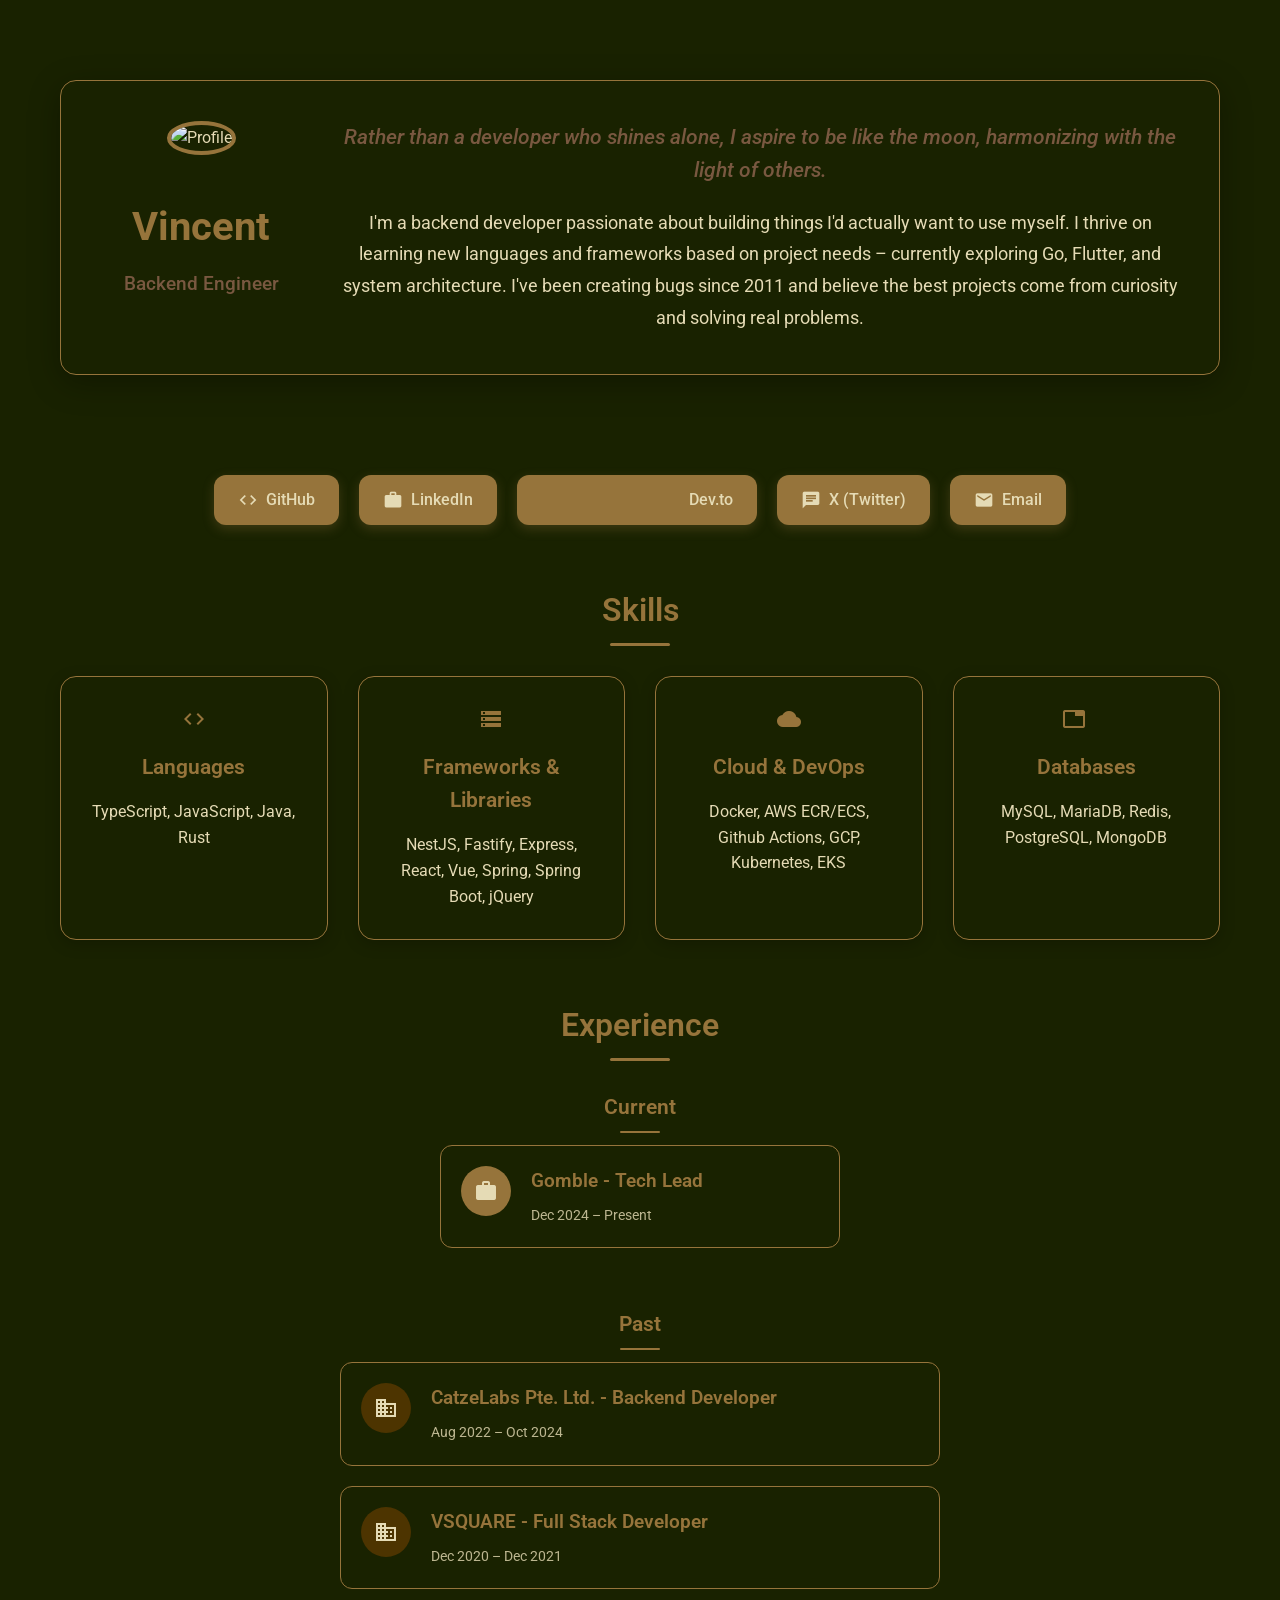
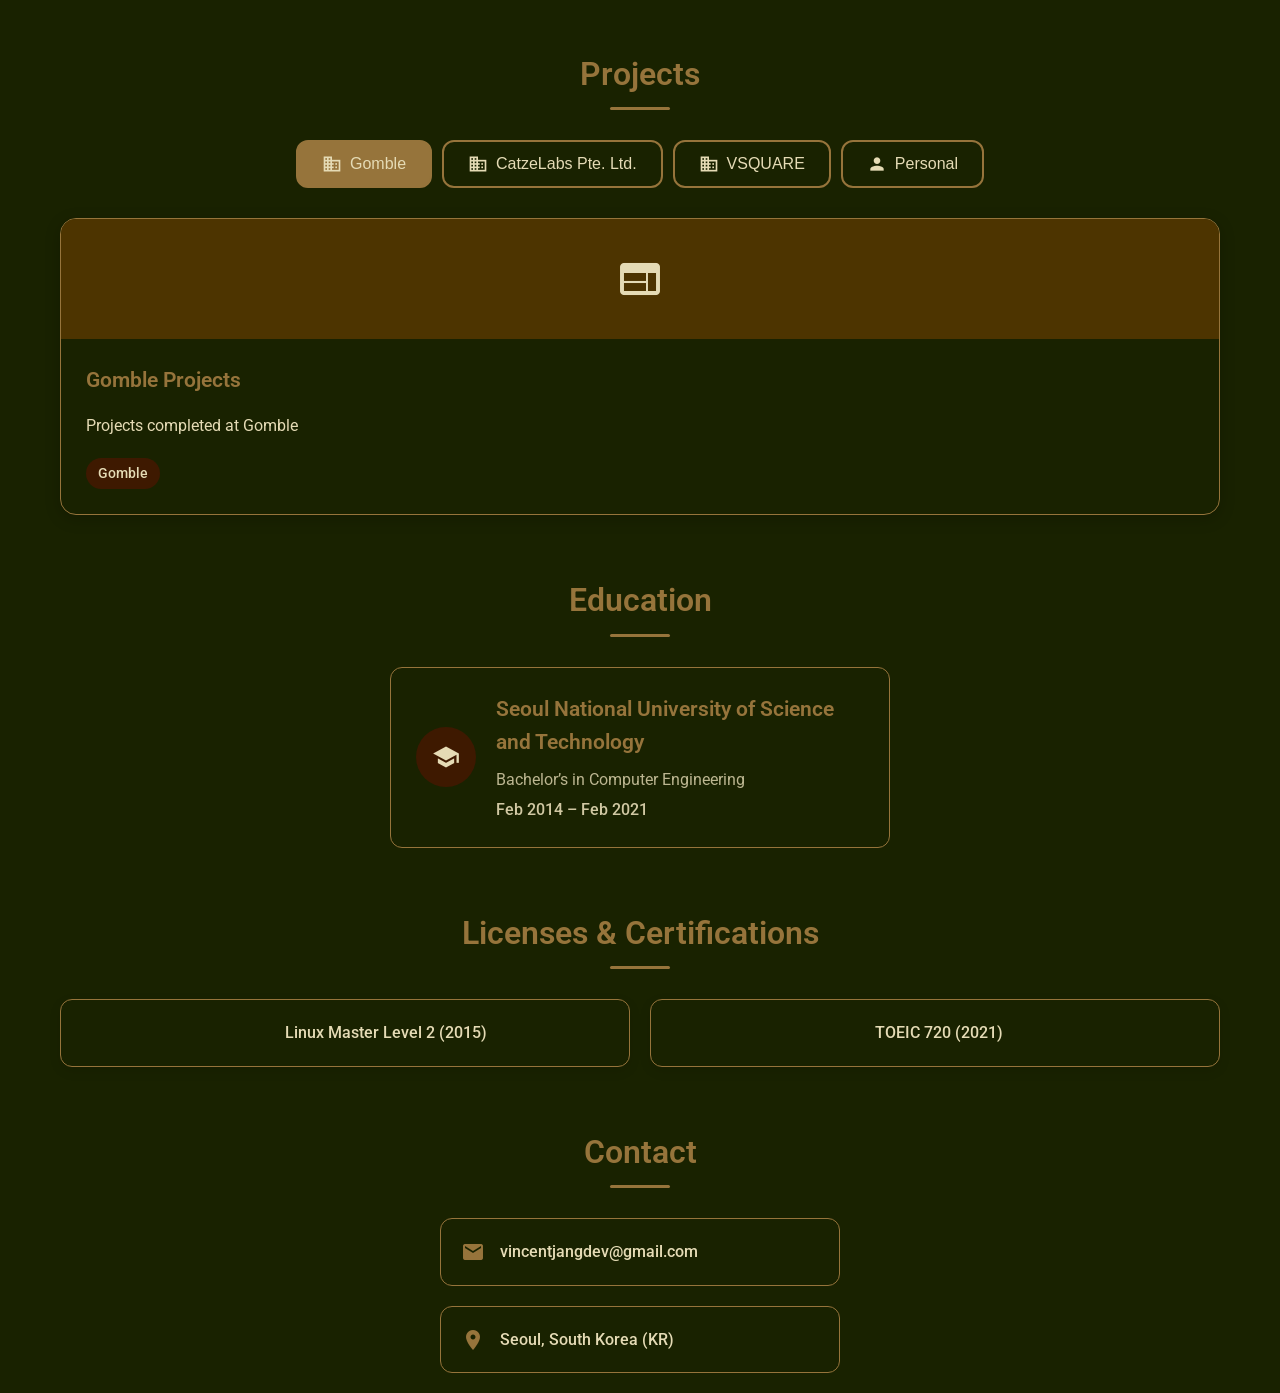
==== index.html @ de01f681 "init" ====
<!DOCTYPE html>
<html lang="en">
<head>
    <meta charset="UTF-8">
    <meta name="viewport" content="width=device-width, initial-scale=1.0, maximum-scale=1.0, user-scalable=no">
    <title>Vincent Jang - Backend Engineer</title>
    <link rel="stylesheet" href="style.css">
    <link href="https://fonts.googleapis.com/css2?family=Roboto:wght@300;400;500;700&display=swap" rel="stylesheet">
    <link href="https://fonts.googleapis.com/icon?family=Material+Icons" rel="stylesheet">
</head>
<body class="dark">
    <div class="container">
        <!-- Header Section -->
        <header class="header">
            <div class="profile-card">
                <div class="profile-content-wrapper">
                    <!-- Left Side: Image, Name, Title -->
                    <div class="profile-left">
                        <div class="profile-image-container">
                            <img src="https://via.placeholder.com/150x150/96743B/E5DBB5?text=V" alt="Profile" class="profile-image" id="profileImage">
                            <div class="image-overlay"></div>
                        </div>
                        <h1 class="profile-name" id="profileName">Vincent Jang</h1>
                        <p class="profile-title" id="profileTitle">Backend Engineer</p>
                    </div>
                    
                    <!-- Right Side: Tagline and Bio -->
                    <div class="profile-right">
                        <p class="profile-tagline" id="profileTagline">Rather than a developer who shines alone, I aspire to be like the moon, harmonizing with the light of others.</p>
                        <p class="profile-bio" id="profileBio">Junior backend developer with an open mindset toward learning new languages and frameworks based on project needs.</p>
                    </div>
                </div>
            </div>
        </header>

        <!-- Social Links Section -->
        <section class="social-section">
            <div class="social-links" id="socialLinks">
                <a href="#" class="social-link" data-platform="github">
                    <span class="material-icons">code</span>
                    <span>GitHub</span>
                </a>
                <a href="#" class="social-link" data-platform="linkedin">
                    <span class="material-icons">work</span>
                    <span>LinkedIn</span>
                </a>
                <a href="#" class="social-link" data-platform="devto">
                    <span class="material-icons">article</span>
                    <span>Dev.to</span>
                </a>
                <a href="#" class="social-link" data-platform="x">
                    <span class="material-icons">chat</span>
                    <span>X (Twitter)</span>
                </a>
                <a href="#" class="social-link" data-platform="email">
                    <span class="material-icons">email</span>
                    <span>Email</span>
                </a>
            </div>
        </section>

        <!-- Skills Section -->
        <section class="skills-section">
            <h2 class="section-title">Skills</h2>
            <div class="skills-grid" id="skillsGrid">
                <div class="skill-card">
                    <span class="material-icons skill-icon">code</span>
                    <h3>Languages</h3>
                    <p id="languagesSkills">TypeScript, JavaScript, Java, Rust</p>
                </div>
                <div class="skill-card">
                    <span class="material-icons skill-icon">storage</span>
                    <h3>Frameworks & Libraries</h3>
                    <p id="frameworksSkills">NestJS, Fastify, Express, React, Vue, Spring</p>
                </div>
                <div class="skill-card">
                    <span class="material-icons skill-icon">cloud</span>
                    <h3>Cloud & DevOps</h3>
                    <p id="cloudSkills">Docker, AWS ECR/ECS, Github Actions, GCP, Kubernetes</p>
                </div>
                <div class="skill-card">
                    <span class="material-icons skill-icon">database</span>
                    <h3>Databases</h3>
                    <p id="databaseSkills">MySQL, MariaDB, Redis, PostgreSQL, MongoDB</p>
                </div>
            </div>
        </section>

        <!-- Career Section -->
        <section class="experience-section">
            <h2 class="section-title">Experience</h2>
            <div class="experience-container">
                <!-- Current Job -->
                <div class="experience-current">
                    <h3 class="experience-subtitle">Current</h3>
                    <div class="experience-item current-job">
                        <div class="experience-icon">
                            <span class="material-icons">work</span>
                        </div>
                        <div class="experience-content">
                            <h3 id="currentJob">[Company] - [Position]</h3>
                            <p id="currentJobPeriod">Current</p>
                        </div>
                    </div>
                </div>

                <!-- Past Experience -->
                <div class="experience-past">
                    <h3 class="experience-subtitle">Past</h3>
                    <div class="experience-timeline" id="experienceTimeline">
                        <!-- Past experience will be dynamically added -->
                    </div>
                </div>
            </div>
        </section>

        <!-- Projects Section -->
        <section class="projects-section">
            <h2 class="section-title">Projects</h2>
            
            <!-- Project Tabs -->
            <div class="project-tabs" id="projectTabs">
                <!-- Tabs will be dynamically generated -->
            </div>
            
            <!-- Project Grids -->
            <div id="projectGrids">
                <!-- Project grids will be dynamically generated -->
            </div>
        </section>

        <!-- Education Section -->
        <section class="education-section">
            <h2 class="section-title">Education</h2>
            <div class="education-info" id="educationInfo">
                <div class="education-item">
                    <div class="education-icon">
                        <span class="material-icons">school</span>
                    </div>
                    <div class="education-content">
                        <h3 id="schoolName">[University]</h3>
                        <p id="degree">[Degree]</p>
                        <p id="graduationYear">[Period]</p>
                    </div>
                </div>
            </div>
        </section>

        <!-- Licenses Section -->
        <section class="licenses-section">
            <h2 class="section-title">Licenses & Certifications</h2>
            <div class="licenses-grid" id="licensesGrid">
                <!-- Licenses will be dynamically added -->
            </div>
        </section>

        <!-- Contact Section -->
        <section class="contact-section">
            <h2 class="section-title">Contact</h2>
            <div class="contact-info">
                <div class="contact-item">
                    <span class="material-icons">email</span>
                    <span id="contactEmail">contact@example.com</span>
                </div>
                <div class="contact-item">
                    <span class="material-icons">location_on</span>
                    <span id="contactLocation">Seoul, South Korea</span>
                </div>
            </div>
        </section>
    </div>

    <script src="index.js"></script>
</body>
</html>
---- style.css ----
.dark {
  --md-sys-color-primary: rgb(150 116 59);          /* #96743B */
  --md-sys-color-surface-tint: rgb(150 116 59);
  --md-sys-color-on-primary: rgb(229 219 181);      /* #E5DBB5 */
  --md-sys-color-primary-container: rgb(77 52 0);   /* #4D3400 */
  --md-sys-color-on-primary-container: rgb(229 219 181);

  --md-sys-color-secondary: rgb(121 88 64);         /* #795840 */
  --md-sys-color-on-secondary: rgb(229 219 181);
  --md-sys-color-secondary-container: rgb(62 25 0); /* #3E1900 */
  --md-sys-color-on-secondary-container: rgb(229 219 181);

  --md-sys-color-tertiary: rgb(42 82 73);           /* #2A5249 */
  --md-sys-color-on-tertiary: rgb(229 219 181);
  --md-sys-color-tertiary-container: rgb(25 34 0);  /* #192200 */
  --md-sys-color-on-tertiary-container: rgb(229 219 181);

  --md-sys-color-error: rgb(96 31 28);              /* #601F1C */
  --md-sys-color-on-error: rgb(229 219 181);

  --md-sys-color-background: rgb(25 34 0);          /* #192200 */
  --md-sys-color-on-background: rgb(229 219 181);   /* #E5DBB5 */

  --md-sys-color-surface: rgb(25 34 0);
  --md-sys-color-on-surface: rgb(229 219 181);

  --md-sys-color-surface-variant: rgb(174 171 146); /* #AEAB92 */
  --md-sys-color-on-surface-variant: rgb(77 52 0);

  --md-sys-color-outline: rgb(150 116 59);
  --md-sys-color-outline-variant: rgb(121 88 64);

  --md-sys-color-shadow: rgb(0 0 0);
  --md-sys-color-scrim: rgb(0 0 0);
}

/* 기본 스타일 */
* {
  box-sizing: border-box;
}

body {
  background-color: var(--md-sys-color-background);
  color: var(--md-sys-color-on-background);
  font-family: 'Roboto', sans-serif;
  margin: 0;
  padding: 0;
  line-height: 1.6;
}

.container {
  max-width: 1200px;
  margin: 0 auto;
  padding: 20px;
}

/* 헤더 섹션 */
.header {
  text-align: center;
  padding: 60px 0;
  animation: fadeInUp 1s ease-out;
}

.profile-card {
  background: var(--md-sys-color-surface);
  border-radius: 16px;
  padding: 40px;
  box-shadow: 0 8px 32px rgba(0, 0, 0, 0.3);
  border: 1px solid var(--md-sys-color-outline);
  backdrop-filter: blur(10px);
  transition: transform 0.3s ease, box-shadow 0.3s ease;
}

.profile-content-wrapper {
  display: flex;
  align-items: flex-start;
  gap: 40px;
  max-width: 100%;
}

.profile-left {
  flex-shrink: 0;
  text-align: center;
  min-width: 200px;
}

.profile-right {
  flex: 1;
  display: flex;
  flex-direction: column;
  justify-content: center;
  min-height: 200px;
}

.profile-card:hover {
  transform: translateY(-5px);
  box-shadow: 0 12px 40px rgba(0, 0, 0, 0.4);
}

.profile-image-container {
  position: relative;
  display: inline-block;
  margin-bottom: 20px;
}

.profile-image {
  width: 150px;
  height: 150px;
  border-radius: 50%;
  object-fit: cover;
  border: 4px solid var(--md-sys-color-primary);
  transition: transform 0.3s ease;
  animation: pulse 2s infinite;
}

.profile-image:hover {
  transform: scale(1.05);
}

.image-overlay {
  position: absolute;
  top: 0;
  left: 0;
  right: 0;
  bottom: 0;
  border-radius: 50%;
  background: linear-gradient(45deg, var(--md-sys-color-primary), var(--md-sys-color-secondary));
  opacity: 0;
  transition: opacity 0.3s ease;
}

.profile-image-container:hover .image-overlay {
  opacity: 0.2;
}

.profile-name {
  font-size: 2.5rem;
  font-weight: 700;
  color: var(--md-sys-color-primary);
  margin: 20px 0 10px 0;
  animation: slideInLeft 1s ease-out 0.3s both;
}

.profile-title {
  font-size: 1.2rem;
  color: var(--md-sys-color-secondary);
  margin: 0 0 20px 0;
  font-weight: 500;
  animation: slideInLeft 1s ease-out 0.5s both;
}

.profile-tagline {
  font-size: 1.3rem;
  color: var(--md-sys-color-secondary);
  margin: 0 0 20px 0;
  font-weight: 500;
  font-style: italic;
  animation: slideInLeft 1s ease-out 0.5s both;
}

.profile-bio {
  font-size: 1.1rem;
  color: var(--md-sys-color-on-background);
  margin: 0;
  line-height: 1.8;
  animation: slideInLeft 1s ease-out 0.7s both;
}

/* 소셜 링크 섹션 */
.social-section {
  margin: 40px 0;
  animation: fadeInUp 1s ease-out 0.9s both;
}

.social-links {
  display: flex;
  justify-content: center;
  gap: 20px;
  flex-wrap: wrap;
}

.social-link {
  display: flex;
  align-items: center;
  gap: 8px;
  text-decoration: none;
  color: var(--md-sys-color-on-primary);
  background: var(--md-sys-color-primary);
  padding: 12px 24px;
  border-radius: 12px;
  font-weight: 500;
  transition: all 0.3s ease;
  box-shadow: 0 4px 12px rgba(150, 116, 59, 0.3);
}

.social-link:hover {
  background: var(--md-sys-color-primary-container);
  transform: translateY(-2px);
  box-shadow: 0 6px 20px rgba(150, 116, 59, 0.4);
}

.social-link .material-icons {
  font-size: 20px;
}

/* 섹션 공통 스타일 */
.section-title {
  font-size: 2rem;
  color: var(--md-sys-color-primary);
  text-align: center;
  margin: 60px 0 40px 0;
  font-weight: 600;
  position: relative;
}

.section-title::after {
  content: '';
  position: absolute;
  bottom: -10px;
  left: 50%;
  transform: translateX(-50%);
  width: 60px;
  height: 3px;
  background: var(--md-sys-color-primary);
  border-radius: 2px;
}

/* Skills Section */
.skills-section {
  animation: fadeInUp 1s ease-out 1.1s both;
}

.skills-grid {
  display: grid;
  grid-template-columns: repeat(auto-fit, minmax(250px, 1fr));
  gap: 30px;
  margin-top: 40px;
}

.skill-card {
  background: var(--md-sys-color-surface);
  border-radius: 16px;
  padding: 30px;
  text-align: center;
  border: 1px solid var(--md-sys-color-outline);
  transition: all 0.3s ease;
  box-shadow: 0 4px 16px rgba(0, 0, 0, 0.2);
}

.skill-card:hover {
  transform: translateY(-5px);
  box-shadow: 0 8px 25px rgba(0, 0, 0, 0.3);
  border-color: var(--md-sys-color-primary);
}

.skill-icon {
  font-size: 48px;
  color: var(--md-sys-color-primary);
  margin-bottom: 20px;
}

.skill-card h3 {
  font-size: 1.3rem;
  color: var(--md-sys-color-primary);
  margin: 0 0 15px 0;
  font-weight: 600;
}

.skill-card p {
  color: var(--md-sys-color-on-surface);
  margin: 0;
  line-height: 1.6;
}

/* 프로젝트 섹션 */
.projects-section {
  animation: fadeInUp 1s ease-out 1.3s both;
}

/* Project Tabs */
.project-tabs {
  display: flex;
  justify-content: center;
  gap: 10px;
  margin: 40px 0 30px 0;
  flex-wrap: wrap;
  max-width: 100%;
}

.tab-button {
  display: flex;
  align-items: center;
  gap: 8px;
  padding: 12px 24px;
  background: var(--md-sys-color-surface);
  color: var(--md-sys-color-on-surface);
  border: 2px solid var(--md-sys-color-outline);
  border-radius: 12px;
  cursor: pointer;
  transition: all 0.3s ease;
  font-weight: 500;
  font-size: 1rem;
}

.tab-button:hover {
  border-color: var(--md-sys-color-primary);
  transform: translateY(-2px);
}

.tab-button.active {
  background: var(--md-sys-color-primary);
  color: var(--md-sys-color-on-primary);
  border-color: var(--md-sys-color-primary);
}

.tab-button .material-icons {
  font-size: 20px;
}

.projects-grid {
  display: none;
  grid-template-columns: repeat(auto-fit, minmax(300px, 1fr));
  gap: 30px;
  margin-top: 30px;
  opacity: 0;
  transform: translateY(20px);
  transition: all 0.3s ease;
}

.projects-grid.active {
  display: grid;
  opacity: 1;
  transform: translateY(0);
}

.project-card {
  background: var(--md-sys-color-surface);
  border-radius: 16px;
  overflow: hidden;
  border: 1px solid var(--md-sys-color-outline);
  transition: all 0.3s ease;
  box-shadow: 0 4px 16px rgba(0, 0, 0, 0.2);
}

.project-card:hover {
  transform: translateY(-5px);
  box-shadow: 0 8px 25px rgba(0, 0, 0, 0.3);
}

.project-image {
  background: var(--md-sys-color-primary-container);
  height: 120px;
  display: flex;
  align-items: center;
  justify-content: center;
}

.project-image .material-icons {
  font-size: 48px;
  color: var(--md-sys-color-on-primary);
}

.project-content {
  padding: 25px;
}

.project-content h3 {
  font-size: 1.3rem;
  color: var(--md-sys-color-primary);
  margin: 0 0 15px 0;
  font-weight: 600;
}

.project-content p {
  color: var(--md-sys-color-on-surface);
  margin: 0 0 20px 0;
  line-height: 1.6;
}

.project-tags {
  display: flex;
  gap: 10px;
  flex-wrap: wrap;
}

.tag {
  background: var(--md-sys-color-secondary-container);
  color: var(--md-sys-color-on-secondary-container);
  padding: 4px 12px;
  border-radius: 20px;
  font-size: 0.9rem;
  font-weight: 500;
}

/* Contact Section */
.contact-section {
  animation: fadeInUp 1s ease-out 1.5s both;
}

.contact-info {
  display: flex;
  flex-direction: column;
  gap: 20px;
  max-width: 400px;
  margin: 40px auto 0;
}

.contact-item {
  display: flex;
  align-items: center;
  gap: 15px;
  background: var(--md-sys-color-surface);
  padding: 20px;
  border-radius: 12px;
  border: 1px solid var(--md-sys-color-outline);
  transition: all 0.3s ease;
}

.contact-item:hover {
  border-color: var(--md-sys-color-primary);
  transform: translateX(5px);
}

.contact-item .material-icons {
  color: var(--md-sys-color-primary);
  font-size: 24px;
}

.contact-item span:last-child {
  color: var(--md-sys-color-on-surface);
  font-weight: 500;
}

/* 경력 섹션 */
.experience-section {
  animation: fadeInUp 1s ease-out 1.7s both;
}

.experience-container {
  display: flex;
  flex-direction: column;
  align-items: center;
  gap: 60px;
  margin-top: 40px;
  max-width: 1000px;
  margin-left: auto;
  margin-right: auto;
}

.experience-subtitle {
  color: var(--md-sys-color-primary);
  font-size: 1.3rem;
  font-weight: 600;
  margin: 0 0 20px 0;
  text-align: center;
  position: relative;
}

.experience-subtitle::after {
  content: '';
  position: absolute;
  bottom: -8px;
  left: 50%;
  transform: translateX(-50%);
  width: 40px;
  height: 2px;
  background: var(--md-sys-color-primary);
  border-radius: 1px;
}

.experience-current {
  text-align: center;
  width: 100%;
  max-width: 500px;
}

.current-job {
  margin: 0 auto;
  max-width: 400px;
}

.experience-past {
  text-align: center;
  width: 100%;
  max-width: 600px;
}

.experience-timeline {
  display: flex;
  flex-direction: column;
  gap: 20px;
}

.experience-item {
  display: flex;
  align-items: flex-start;
  gap: 20px;
  padding: 20px;
  background: var(--md-sys-color-surface);
  border-radius: 12px;
  border: 1px solid var(--md-sys-color-outline);
  transition: all 0.3s ease;
  text-align: left;
}

.experience-item:hover {
  border-color: var(--md-sys-color-primary);
  transform: translateX(5px);
}

.current-job:hover {
  transform: translateY(-3px);
}

.experience-icon {
  background: var(--md-sys-color-primary-container);
  border-radius: 50%;
  width: 50px;
  height: 50px;
  display: flex;
  align-items: center;
  justify-content: center;
  flex-shrink: 0;
}

.current-job .experience-icon {
  background: var(--md-sys-color-primary);
}

.experience-icon .material-icons {
  color: var(--md-sys-color-on-primary);
  font-size: 24px;
}

.experience-content h3 {
  color: var(--md-sys-color-primary);
  margin: 0 0 8px 0;
  font-size: 1.2rem;
  font-weight: 600;
}

.experience-content p {
  color: var(--md-sys-color-on-surface);
  margin: 0;
  font-size: 0.9rem;
  opacity: 0.8;
}

/* Education Section */
.education-section {
  animation: fadeInUp 1s ease-out 1.9s both;
}

.education-info {
  max-width: 500px;
  margin: 40px auto 0;
}

.education-item {
  display: flex;
  align-items: center;
  gap: 20px;
  padding: 25px;
  background: var(--md-sys-color-surface);
  border-radius: 12px;
  border: 1px solid var(--md-sys-color-outline);
  transition: all 0.3s ease;
}

.education-item:hover {
  border-color: var(--md-sys-color-primary);
  transform: translateY(-3px);
}

.education-icon {
  background: var(--md-sys-color-secondary-container);
  border-radius: 50%;
  width: 60px;
  height: 60px;
  display: flex;
  align-items: center;
  justify-content: center;
  flex-shrink: 0;
}

.education-icon .material-icons {
  color: var(--md-sys-color-on-secondary-container);
  font-size: 28px;
}

.education-content h3 {
  color: var(--md-sys-color-primary);
  margin: 0 0 8px 0;
  font-size: 1.3rem;
  font-weight: 600;
}

.education-content p {
  color: var(--md-sys-color-on-surface);
  margin: 0 0 4px 0;
  font-size: 1rem;
  opacity: 0.8;
}

.education-content p:last-child {
  margin-bottom: 0;
  font-weight: 500;
  opacity: 0.9;
}

/* 취미 & 관심사 섹션 */
.interests-section {
  animation: fadeInUp 1s ease-out 2.1s both;
}

.interests-grid {
  display: grid;
  grid-template-columns: repeat(auto-fit, minmax(200px, 1fr));
  gap: 20px;
  margin-top: 40px;
}

.interest-item {
  display: flex;
  align-items: center;
  gap: 15px;
  padding: 20px;
  background: var(--md-sys-color-surface);
  border-radius: 12px;
  border: 1px solid var(--md-sys-color-outline);
  transition: all 0.3s ease;
}

.interest-item:hover {
  border-color: var(--md-sys-color-primary);
  transform: translateY(-3px);
  box-shadow: 0 6px 20px rgba(0, 0, 0, 0.2);
}

.interest-item .material-icons {
  color: var(--md-sys-color-primary);
  font-size: 24px;
}

.interest-item span:last-child {
  color: var(--md-sys-color-on-surface);
  font-weight: 500;
  font-size: 1rem;
}

/* 애니메이션 */
@keyframes fadeInUp {
  from {
    opacity: 0;
    transform: translateY(30px);
  }
  to {
    opacity: 1;
    transform: translateY(0);
  }
}

@keyframes slideInLeft {
  from {
    opacity: 0;
    transform: translateX(-30px);
  }
  to {
    opacity: 1;
    transform: translateX(0);
  }
}

@keyframes pulse {
  0%, 100% {
    box-shadow: 0 0 0 0 rgba(150, 116, 59, 0.4);
  }
  50% {
    box-shadow: 0 0 0 10px rgba(150, 116, 59, 0);
  }
}

/* 반응형 디자인 */
@media (max-width: 1024px) {
  .container {
    max-width: 95%;
    padding: 20px;
  }
  
  .profile-content-wrapper {
    gap: 30px;
  }
  
  .profile-left {
    min-width: 180px;
  }
  
  .profile-name {
    font-size: 2.2rem;
  }
  
  .profile-tagline {
    font-size: 1.2rem;
  }
  
  .skills-grid {
    grid-template-columns: repeat(2, 1fr);
    gap: 25px;
  }
  
  .projects-grid {
    grid-template-columns: repeat(2, 1fr);
    gap: 25px;
  }
  
  .licenses-grid {
    grid-template-columns: repeat(2, 1fr);
  }
  
  .tools-grid {
    grid-template-columns: repeat(2, 1fr);
  }
}

@media (max-width: 768px) {
  .container {
    padding: 15px;
  }
  
  .header {
    padding: 40px 0;
  }
  
  .profile-card {
    padding: 30px 20px;
    margin: 0;
  }
  
  .profile-content-wrapper {
    flex-direction: column;
    gap: 25px;
    text-align: center;
  }
  
  .profile-left {
    min-width: auto;
  }
  
  .profile-right {
    min-height: auto;
  }
  
  .profile-name {
    font-size: 2rem;
    margin: 15px 0 8px 0;
  }
  
  .profile-title {
    font-size: 1.1rem;
  }
  
  .profile-tagline {
    font-size: 1.1rem;
    margin: 0 0 15px 0;
  }
  
  .profile-bio {
    font-size: 1rem;
    line-height: 1.6;
  }
  
  .social-links {
    flex-direction: row;
    flex-wrap: wrap;
    justify-content: center;
    gap: 12px;
  }
  
  .social-link {
    width: auto;
    min-width: 140px;
    padding: 10px 16px;
    font-size: 0.9rem;
  }
  
  .section-title {
    font-size: 1.8rem;
    margin: 50px 0 30px 0;
  }
  
  .skills-grid {
    grid-template-columns: 1fr;
    gap: 20px;
    margin-top: 30px;
  }
  
  .skill-card {
    padding: 25px 20px;
  }
  
  .projects-grid {
    grid-template-columns: 1fr;
    gap: 20px;
    margin-top: 30px;
  }
  
  .project-card {
    margin: 0;
  }
  
  .project-tabs {
    flex-direction: row;
    flex-wrap: wrap;
    justify-content: center;
    gap: 10px;
  }
  
  .tab-button {
    width: auto;
    min-width: 120px;
    padding: 10px 16px;
    font-size: 0.9rem;
  }
  
  .contact-info {
    margin: 30px 0 0 0;
  }
  
  .experience-container {
    gap: 30px;
  }
  
  .experience-timeline,
  .education-info {
    margin: 30px 0 0 0;
  }
  
  .licenses-grid {
    grid-template-columns: 1fr;
    gap: 15px;
  }
  
  .tools-grid {
    grid-template-columns: 1fr;
    gap: 8px;
  }
  
  .company-summary {
    padding: 25px 20px;
  }
}

@media (max-width: 480px) {
  .container {
    padding: 10px;
  }
  
  .header {
    padding: 30px 0;
  }
  
  .profile-card {
    padding: 25px 15px;
    margin: 0;
  }
  
  .profile-content-wrapper {
    gap: 20px;
  }
  
  .profile-image {
    width: 120px;
    height: 120px;
  }
  
  .profile-name {
    font-size: 1.8rem;
    margin: 12px 0 6px 0;
  }
  
  .profile-title {
    font-size: 1rem;
  }
  
  .profile-tagline {
    font-size: 1rem;
    margin: 0 0 12px 0;
  }
  
  .profile-bio {
    font-size: 0.95rem;
    line-height: 1.5;
  }
  
  .social-links {
    gap: 8px;
  }
  
  .social-link {
    min-width: 120px;
    padding: 8px 12px;
    font-size: 0.85rem;
  }
  
  .social-link .material-icons {
    font-size: 18px;
  }
  
  .section-title {
    font-size: 1.6rem;
    margin: 40px 0 25px 0;
  }
  
  .skills-grid {
    gap: 15px;
  }
  
  .skill-card {
    padding: 20px 15px;
  }
  
  .skill-icon {
    font-size: 32px;
  }
  
  .skill-card h3 {
    font-size: 1.1rem;
  }
  
  .skill-card p {
    font-size: 0.9rem;
  }
  
  .projects-grid {
    gap: 15px;
  }
  
  .project-card {
    margin: 0;
  }
  
  .project-content {
    padding: 20px;
  }
  
  .project-content h3 {
    font-size: 1.2rem;
  }
  
  .project-content p {
    font-size: 0.9rem;
  }
  
  .tag {
    font-size: 0.8rem;
    padding: 4px 8px;
  }
  
  .project-tabs {
    gap: 8px;
  }
  
  .tab-button {
    min-width: 100px;
    padding: 8px 12px;
    font-size: 0.85rem;
  }
  
  .tab-button .material-icons {
    font-size: 16px;
  }
  
  .contact-info {
    margin: 25px 0 0 0;
  }
  
  .contact-item {
    padding: 15px;
  }
  
  .contact-item .material-icons {
    font-size: 20px;
  }
  
  .contact-item span:last-child {
    font-size: 0.9rem;
  }
  
  .experience-container {
    gap: 25px;
  }
  
  .experience-item,
  .education-item {
    padding: 15px;
  }
  
  .experience-content h3,
  .education-content h3 {
    font-size: 1.1rem;
  }
  
  .experience-content p,
  .education-content p {
    font-size: 0.9rem;
  }
  
  .licenses-grid {
    gap: 12px;
  }
  
  .license-item {
    padding: 15px;
  }
  
  .license-item .material-icons {
    font-size: 20px;
  }
  
  .company-summary {
    padding: 20px 15px;
  }
  
  .company-summary h3 {
    font-size: 1.3rem;
  }
  
  .company-summary p {
    font-size: 0.9rem;
  }
  
  .tools-section h4 {
    font-size: 1rem;
  }
  
  .tool-category {
    font-size: 0.85rem;
    padding: 6px 10px;
  }
}

@media (max-width: 360px) {
  .container {
    padding: 8px;
  }
  
  .profile-image {
    width: 100px;
    height: 100px;
  }
  
  .profile-name {
    font-size: 1.6rem;
  }
  
  .profile-title {
    font-size: 0.95rem;
  }
  
  .profile-tagline {
    font-size: 0.95rem;
  }
  
  .profile-bio {
    font-size: 0.9rem;
  }
  
  .social-link {
    min-width: 100px;
    padding: 6px 10px;
    font-size: 0.8rem;
  }
  
  .section-title {
    font-size: 1.4rem;
  }
  
  .skill-card,
  .project-card {
    margin: 0;
  }
  
  .tab-button {
    min-width: 80px;
    padding: 6px 10px;
    font-size: 0.8rem;
  }
}

/* 가로 모드 (landscape) 대응 */
@media (max-height: 500px) and (orientation: landscape) {
  .header {
    padding: 20px 0;
  }
  
  .profile-card {
    padding: 20px;
  }
  
  .profile-image {
    width: 80px;
    height: 80px;
  }
  
  .section-title {
    margin: 30px 0 20px 0;
  }
  
  .skills-grid,
  .projects-grid {
    grid-template-columns: repeat(auto-fit, minmax(200px, 1fr));
  }
}

/* 고해상도 디스플레이 대응 */
@media (-webkit-min-device-pixel-ratio: 2), (min-resolution: 192dpi) {
  .profile-image {
    image-rendering: -webkit-optimize-contrast;
    image-rendering: crisp-edges;
  }
}

/* 접근성 개선 */
@media (prefers-reduced-motion: reduce) {
  * {
    animation-duration: 0.01ms !important;
    animation-iteration-count: 1 !important;
    transition-duration: 0.01ms !important;
  }
}

/* Licenses Section */
.licenses-section {
  animation: fadeInUp 1s ease-out 2.1s both;
}

.licenses-grid {
  display: grid;
  grid-template-columns: repeat(auto-fit, minmax(200px, 1fr));
  gap: 20px;
  margin-top: 30px;
}

.license-item {
  display: flex;
  align-items: center;
  gap: 12px;
  background: var(--md-sys-color-surface);
  padding: 20px;
  border-radius: 12px;
  border: 1px solid var(--md-sys-color-outline);
  transition: all 0.3s ease;
  box-shadow: 0 4px 12px rgba(0, 0, 0, 0.1);
}

.license-item:hover {
  transform: translateY(-3px);
  box-shadow: 0 8px 20px rgba(0, 0, 0, 0.2);
  border-color: var(--md-sys-color-primary);
}

.license-item .material-icons {
  font-size: 24px;
  color: var(--md-sys-color-primary);
}

.license-item span:last-child {
  font-weight: 500;
  color: var(--md-sys-color-on-surface);
}

/* Company Summary */
.company-summary {
  background: var(--md-sys-color-surface);
  border-radius: 16px;
  padding: 30px;
  margin-bottom: 30px;
  border: 1px solid var(--md-sys-color-outline);
  box-shadow: 0 4px 16px rgba(0, 0, 0, 0.2);
}

.company-summary h3 {
  font-size: 1.5rem;
  color: var(--md-sys-color-primary);
  margin: 0 0 15px 0;
  font-weight: 600;
}

.company-summary p {
  color: var(--md-sys-color-on-surface);
  margin: 0 0 15px 0;
  line-height: 1.6;
}

.tools-section {
  margin-top: 20px;
}

.tools-section h4 {
  font-size: 1.1rem;
  color: var(--md-sys-color-secondary);
  margin: 0 0 10px 0;
  font-weight: 500;
}

.tools-grid {
  display: grid;
  grid-template-columns: repeat(auto-fit, minmax(200px, 1fr));
  gap: 10px;
}

.tool-category {
  background: var(--md-sys-color-primary-container);
  padding: 8px 12px;
  border-radius: 8px;
  font-size: 0.9rem;
  color: var(--md-sys-color-on-primary-container);
}

.tool-category strong {
  color: var(--md-sys-color-primary);
}

/* Project Links */
.project-link {
  display: inline-block;
  margin-top: 15px;
  padding: 8px 16px;
  background: var(--md-sys-color-primary);
  color: var(--md-sys-color-on-primary);
  text-decoration: none;
  border-radius: 8px;
  font-size: 0.9rem;
  font-weight: 500;
  transition: all 0.3s ease;
}

.project-link:hover {
  background: var(--md-sys-color-primary-container);
  transform: translateY(-2px);
}
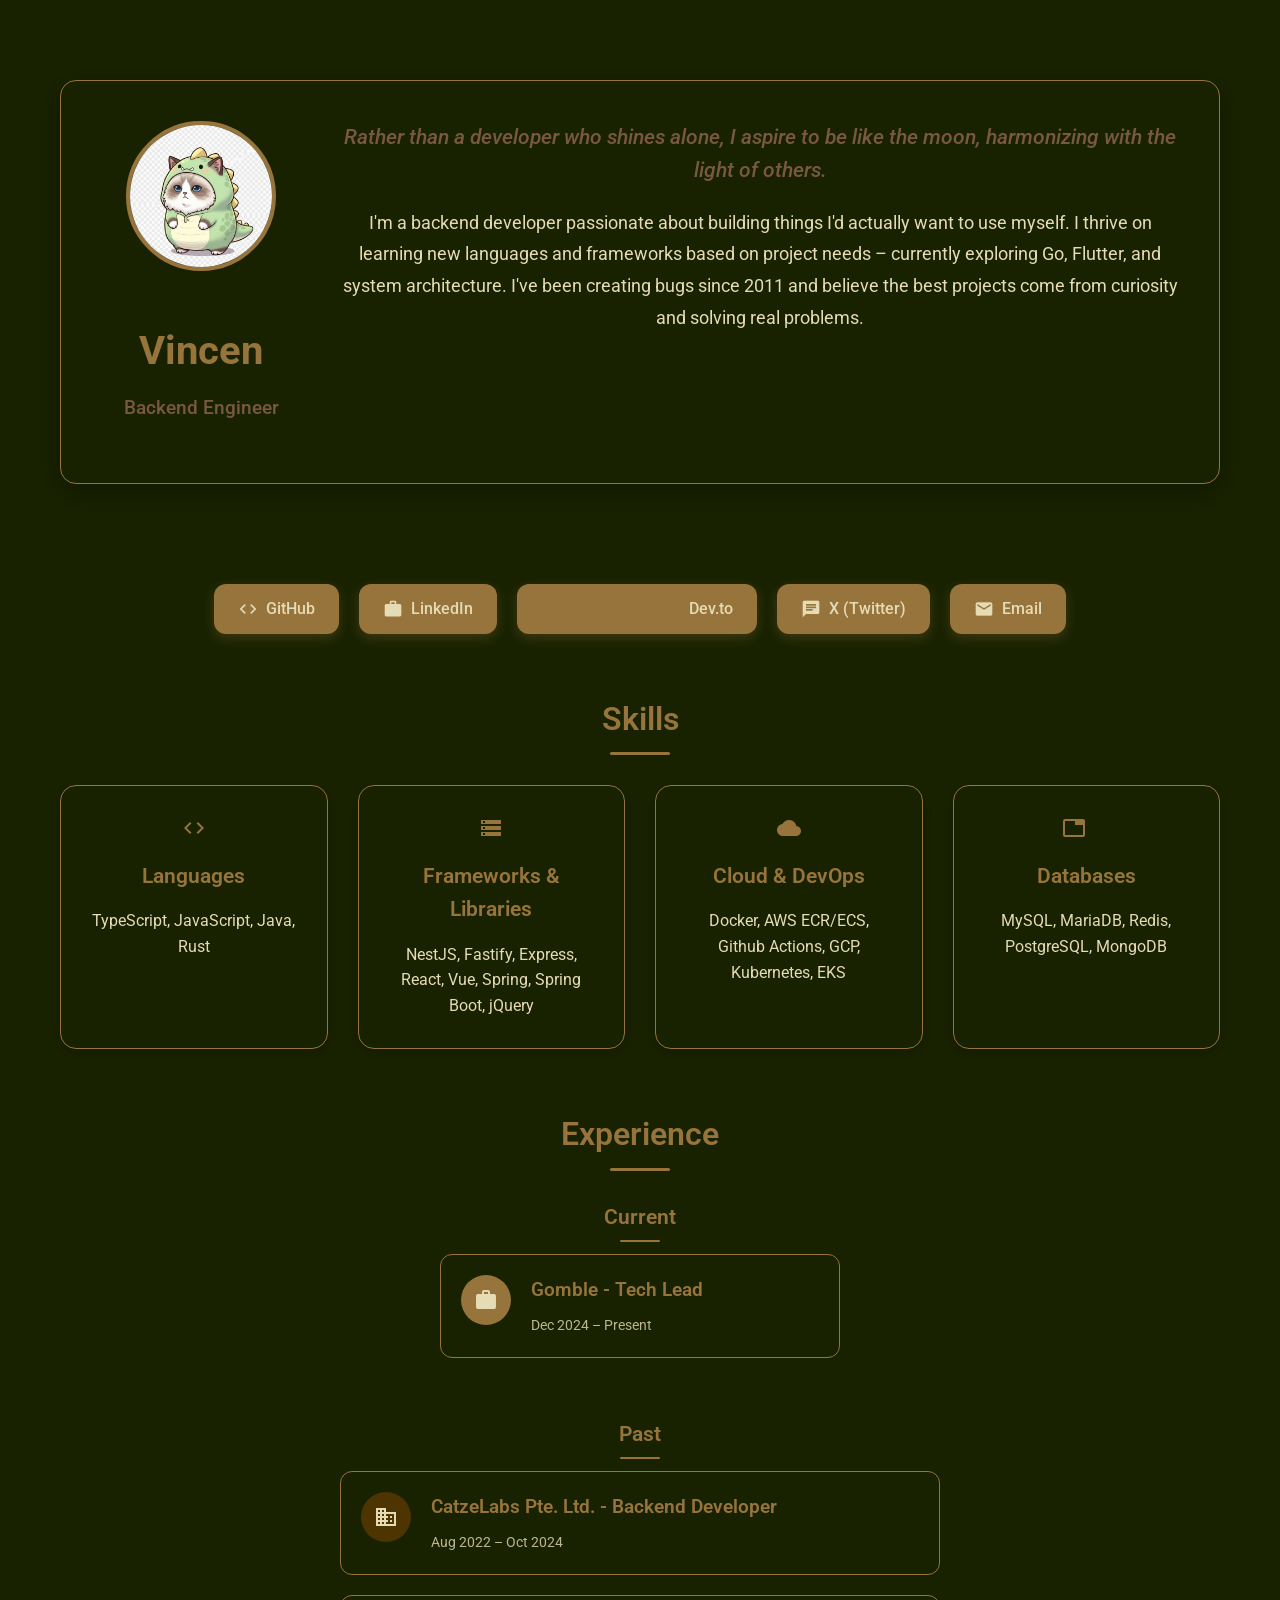
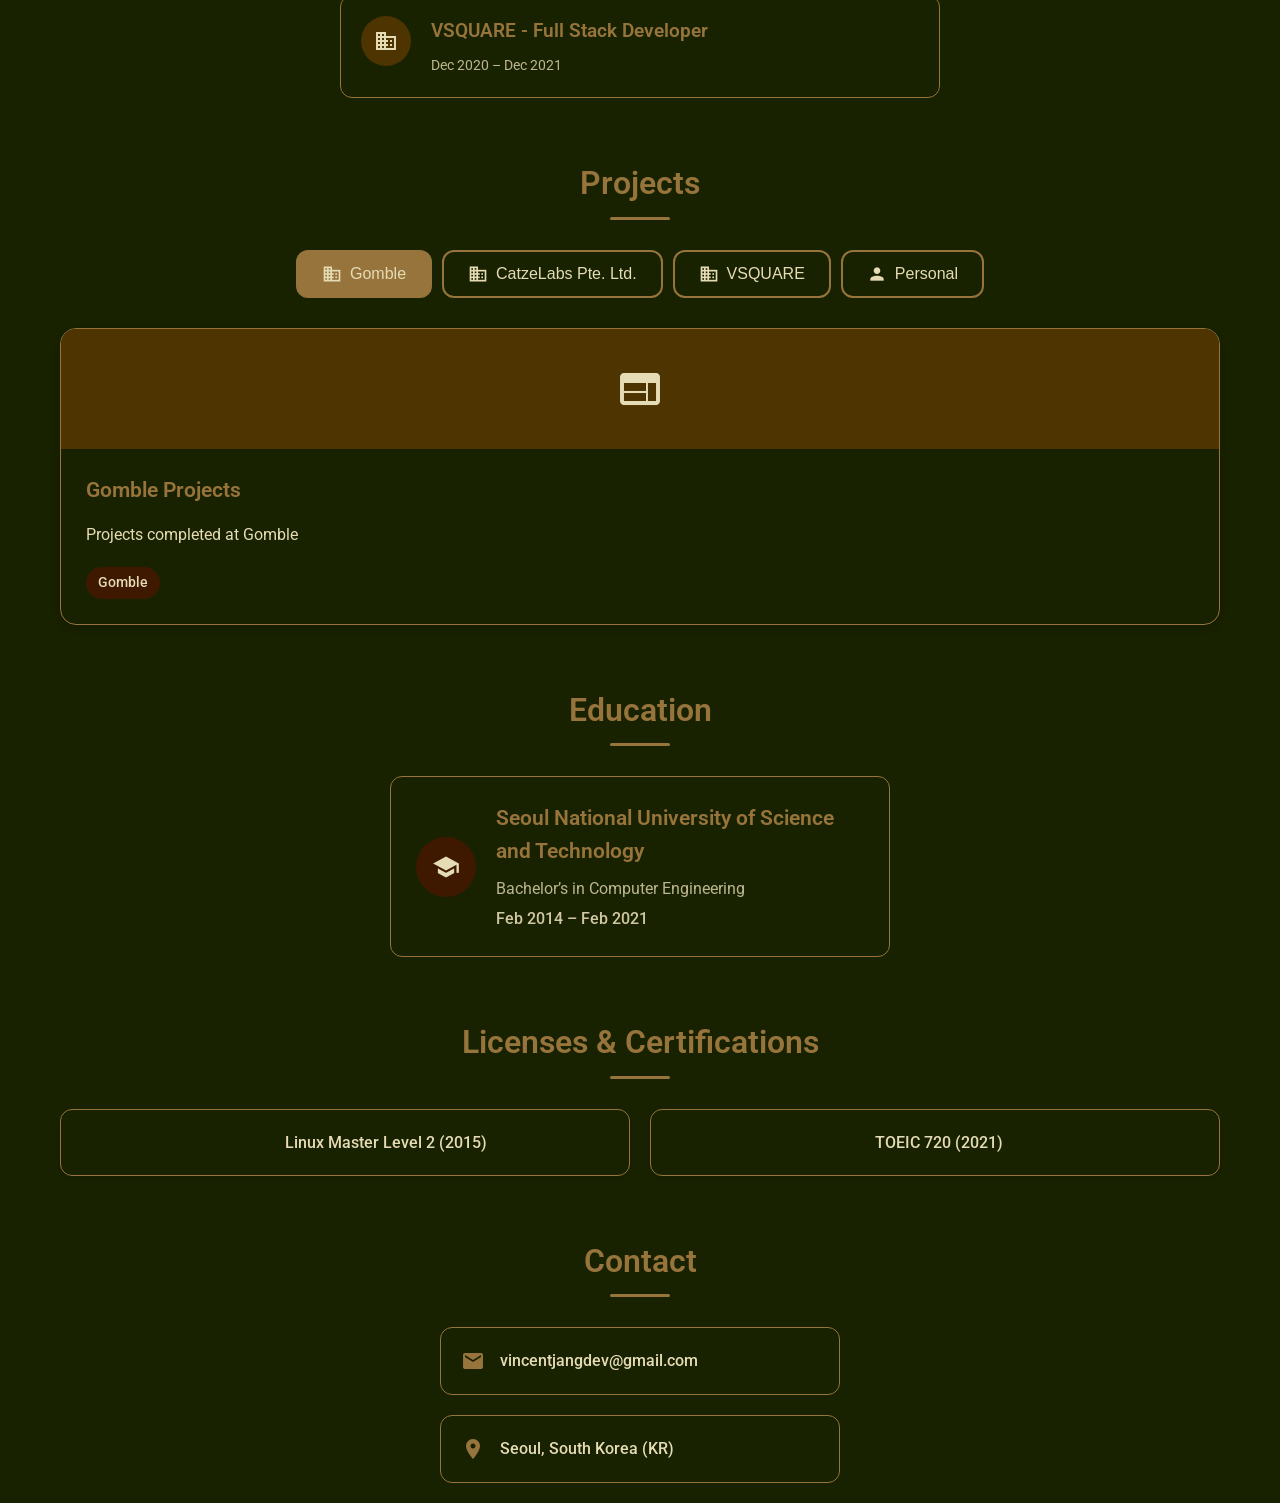
==== commit 77ff542f: "chore" ====
--- a/index.html
+++ b/index.html
@@ -17,7 +17,7 @@
                     <!-- Left Side: Image, Name, Title -->
                     <div class="profile-left">
                         <div class="profile-image-container">
-                            <img src="https://via.placeholder.com/150x150/96743B/E5DBB5?text=V" alt="Profile" class="profile-image" id="profileImage">
+                            <img src="./profile.png" alt="Profile" class="profile-image" id="profileImage">
                             <div class="image-overlay"></div>
                         </div>
                         <h1 class="profile-name" id="profileName">Vincent Jang</h1>
--- a/style.css
+++ b/style.css
@@ -740,10 +740,15 @@
     flex-direction: column;
     gap: 25px;
     text-align: center;
+    align-items: center;
   }
   
   .profile-left {
     min-width: auto;
+    width: 100%;
+    display: flex;
+    flex-direction: column;
+    align-items: center;
   }
   
   .profile-right {
@@ -866,6 +871,14 @@
   
   .profile-content-wrapper {
     gap: 20px;
+    align-items: center;
+  }
+  
+  .profile-left {
+    width: 100%;
+    display: flex;
+    flex-direction: column;
+    align-items: center;
   }
   
   .profile-image {
@@ -1044,6 +1057,13 @@
     padding: 8px;
   }
   
+  .profile-left {
+    width: 100%;
+    display: flex;
+    flex-direction: column;
+    align-items: center;
+  }
+  
   .profile-image {
     width: 100px;
     height: 100px;
@@ -1095,6 +1115,17 @@
   
   .profile-card {
     padding: 20px;
+  }
+  
+  .profile-content-wrapper {
+    align-items: center;
+  }
+  
+  .profile-left {
+    width: 100%;
+    display: flex;
+    flex-direction: column;
+    align-items: center;
   }
   
   .profile-image {
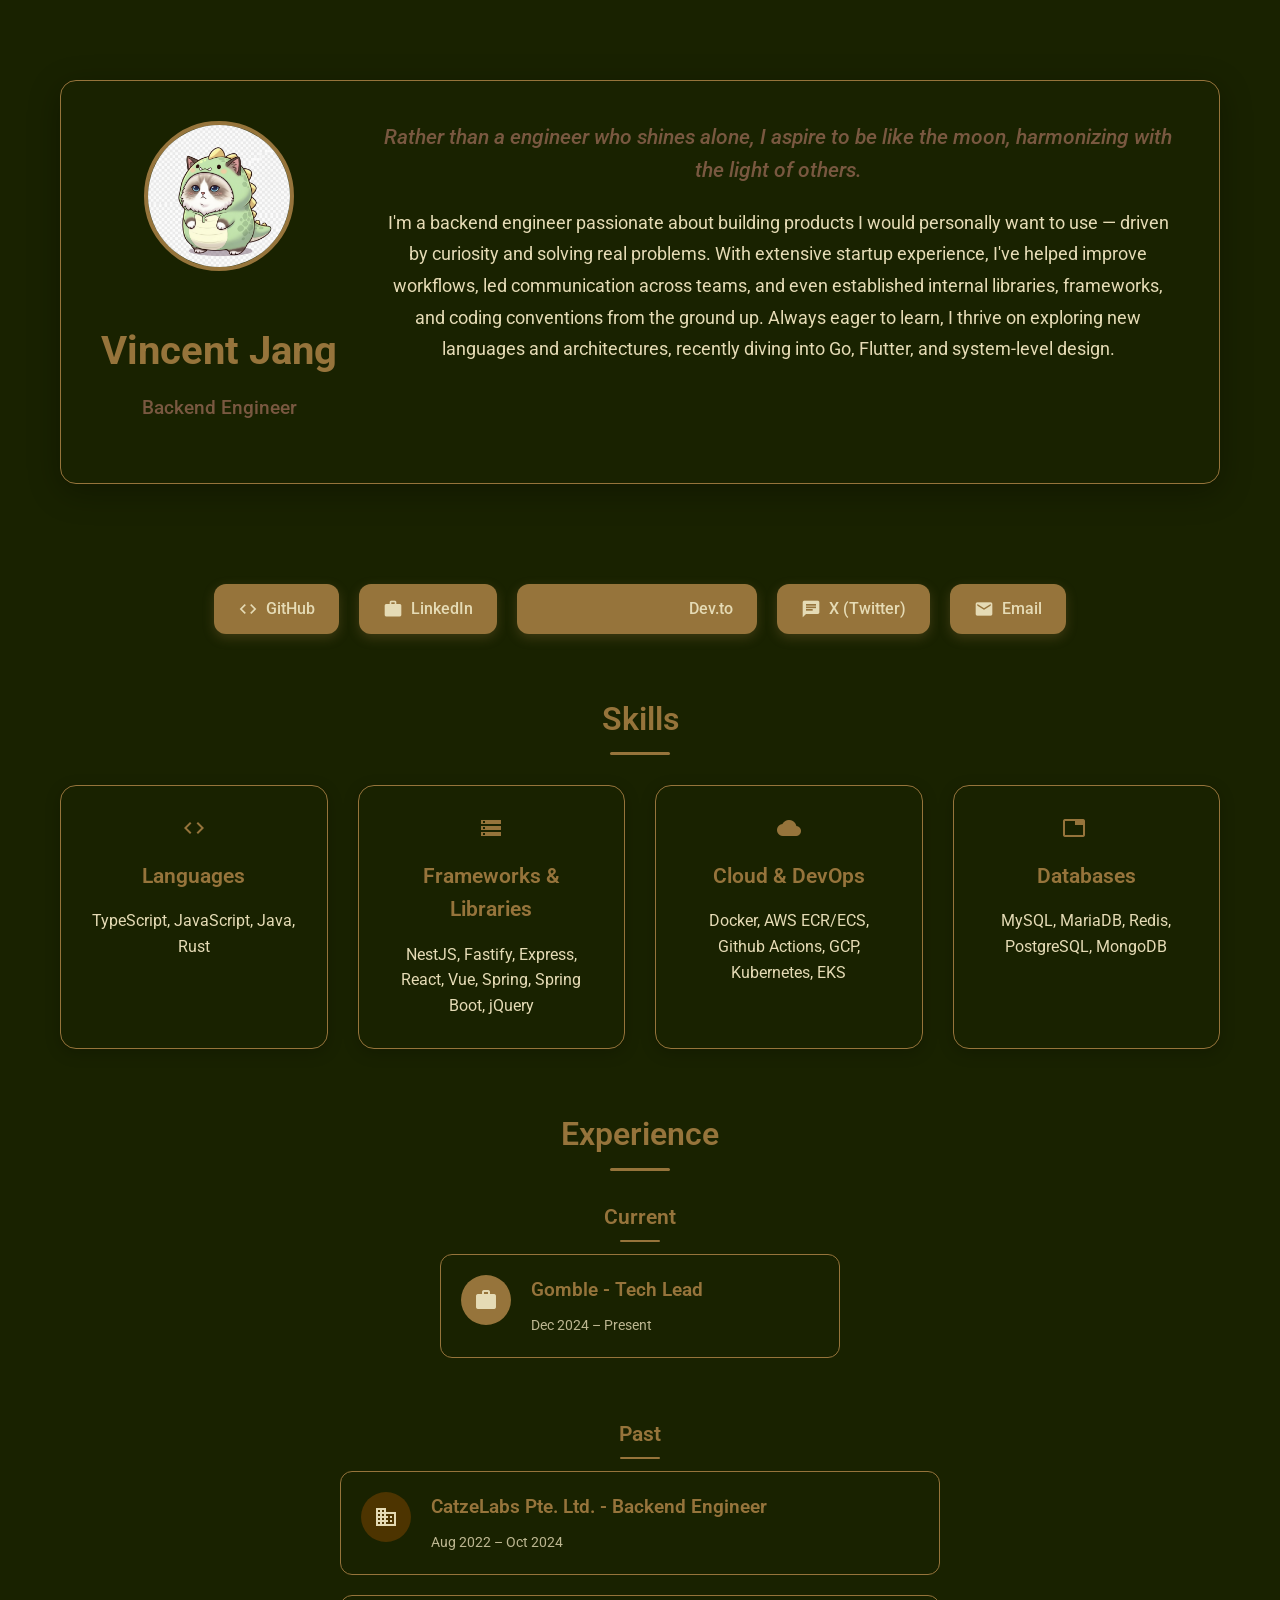
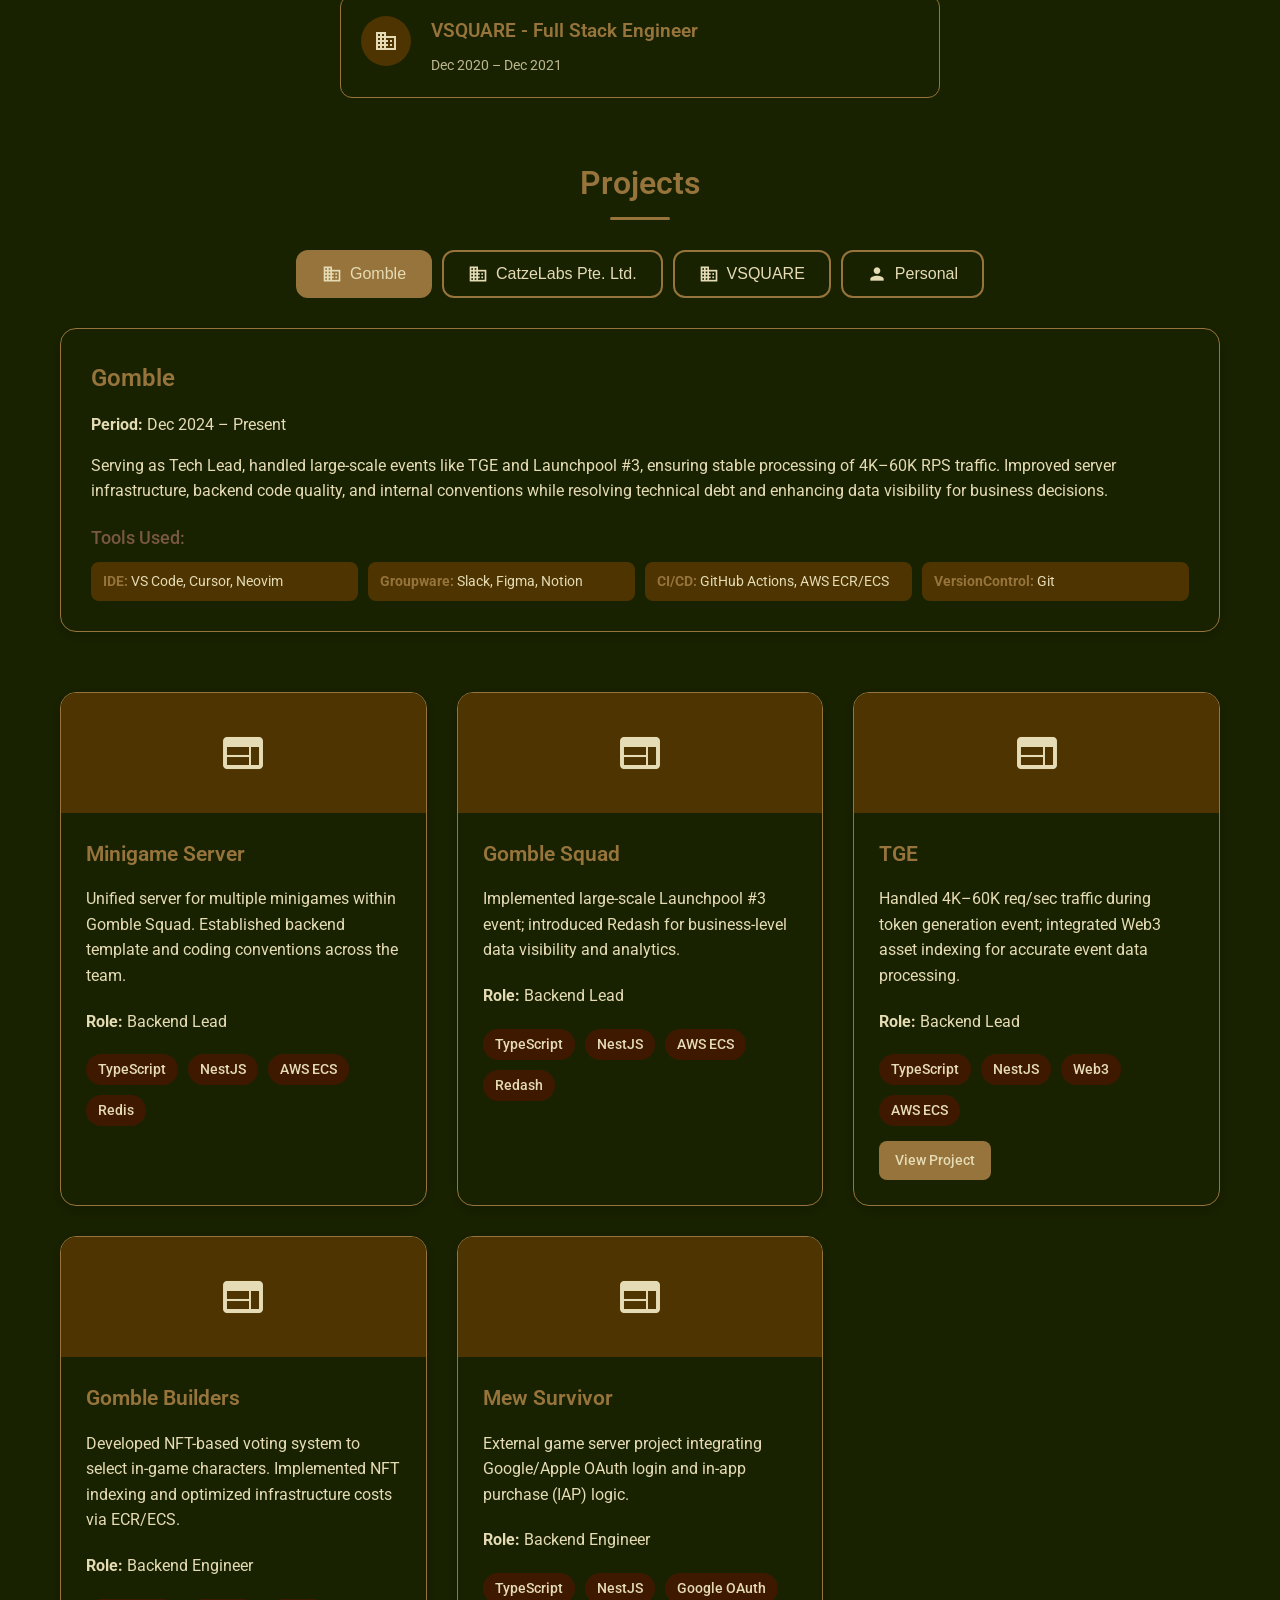
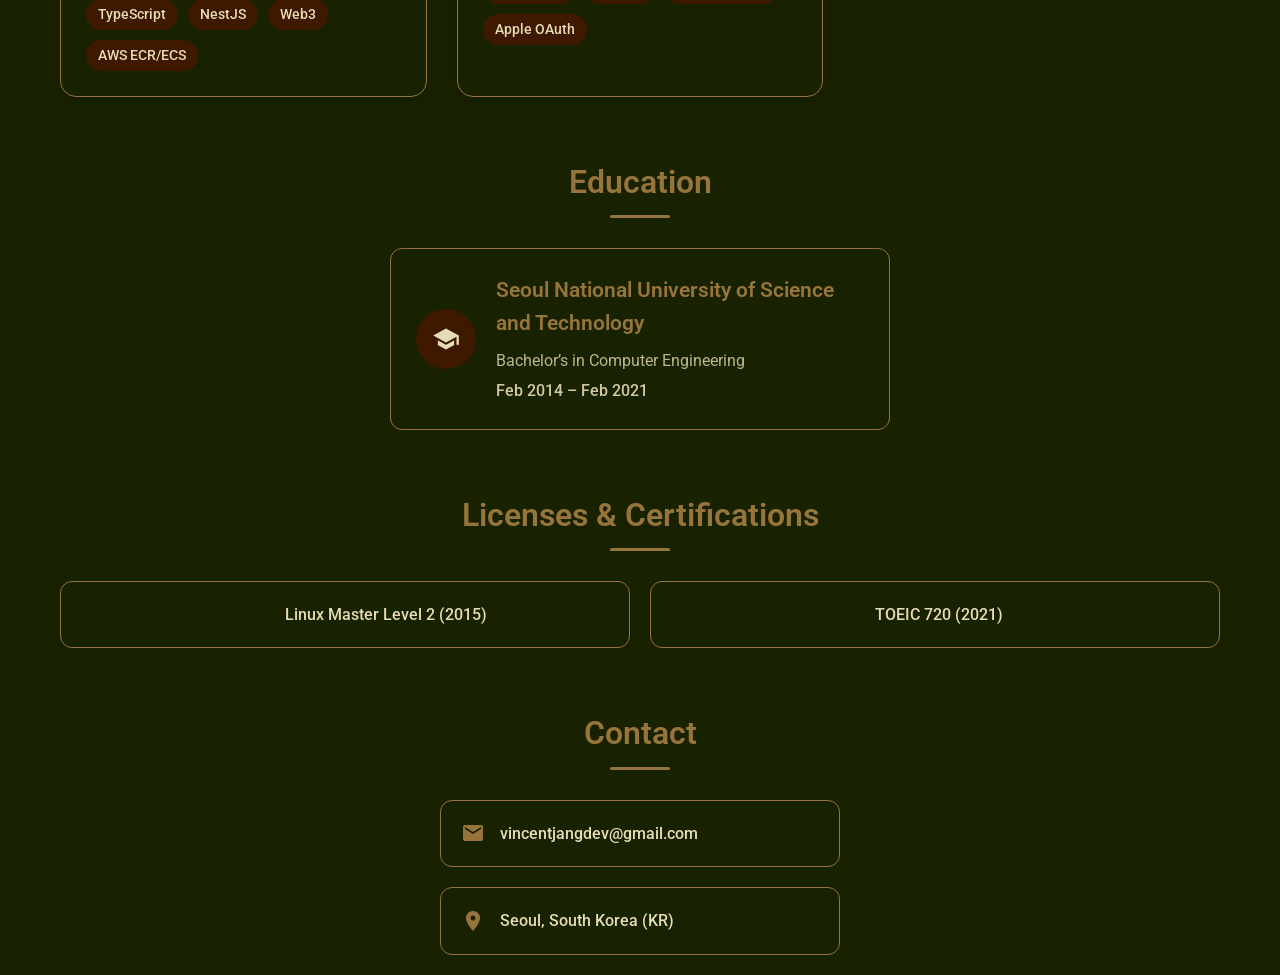
==== commit 01618103: "complete 1" ====
--- a/index.html
+++ b/index.html
@@ -26,8 +26,8 @@
                     
                     <!-- Right Side: Tagline and Bio -->
                     <div class="profile-right">
-                        <p class="profile-tagline" id="profileTagline">Rather than a developer who shines alone, I aspire to be like the moon, harmonizing with the light of others.</p>
-                        <p class="profile-bio" id="profileBio">Junior backend developer with an open mindset toward learning new languages and frameworks based on project needs.</p>
+                        <p class="profile-tagline" id="profileTagline">Rather than a engineer who shines alone, I aspire to be like the moon, harmonizing with the light of others.</p>
+                        <p class="profile-bio" id="profileBio">Backend engineer with an open mindset toward learning new languages and frameworks based on project needs.</p>
                     </div>
                 </div>
             </div>
--- a/style.css
+++ b/style.css
@@ -342,6 +342,14 @@
   box-shadow: 0 4px 16px rgba(0, 0, 0, 0.2);
 }
 
+.company-summary {
+  grid-column: 1 / -1;
+}
+
+.project-card:first-child {
+  grid-column: 1 / -1;
+}
+
 .project-card:hover {
   transform: translateY(-5px);
   box-shadow: 0 8px 25px rgba(0, 0, 0, 0.3);
@@ -813,6 +821,14 @@
     margin: 0;
   }
   
+  .company-summary {
+    grid-column: 1 / -1;
+  }
+
+  .project-card:first-child {
+    grid-column: 1 / -1;
+  }
+  
   .project-tabs {
     flex-direction: row;
     flex-wrap: wrap;
@@ -828,7 +844,7 @@
   }
   
   .contact-info {
-    margin: 30px 0 0 0;
+    margin: 30px auto 0;
   }
   
   .experience-container {
@@ -952,6 +968,14 @@
     margin: 0;
   }
   
+  .company-summary {
+    grid-column: 1 / -1;
+  }
+
+  .project-card:first-child {
+    grid-column: 1 / -1;
+  }
+  
   .project-content {
     padding: 20px;
   }
@@ -984,7 +1008,7 @@
   }
   
   .contact-info {
-    margin: 25px 0 0 0;
+    margin: 25px auto 0;
   }
   
   .contact-item {
@@ -1100,6 +1124,14 @@
     margin: 0;
   }
   
+  .company-summary {
+    grid-column: 1 / -1;
+  }
+
+  .project-card:first-child {
+    grid-column: 1 / -1;
+  }
+  
   .tab-button {
     min-width: 80px;
     padding: 6px 10px;
@@ -1140,6 +1172,14 @@
   .skills-grid,
   .projects-grid {
     grid-template-columns: repeat(auto-fit, minmax(200px, 1fr));
+  }
+  
+  .company-summary {
+    grid-column: 1 / -1;
+  }
+
+  .project-card:first-child {
+    grid-column: 1 / -1;
   }
 }
 
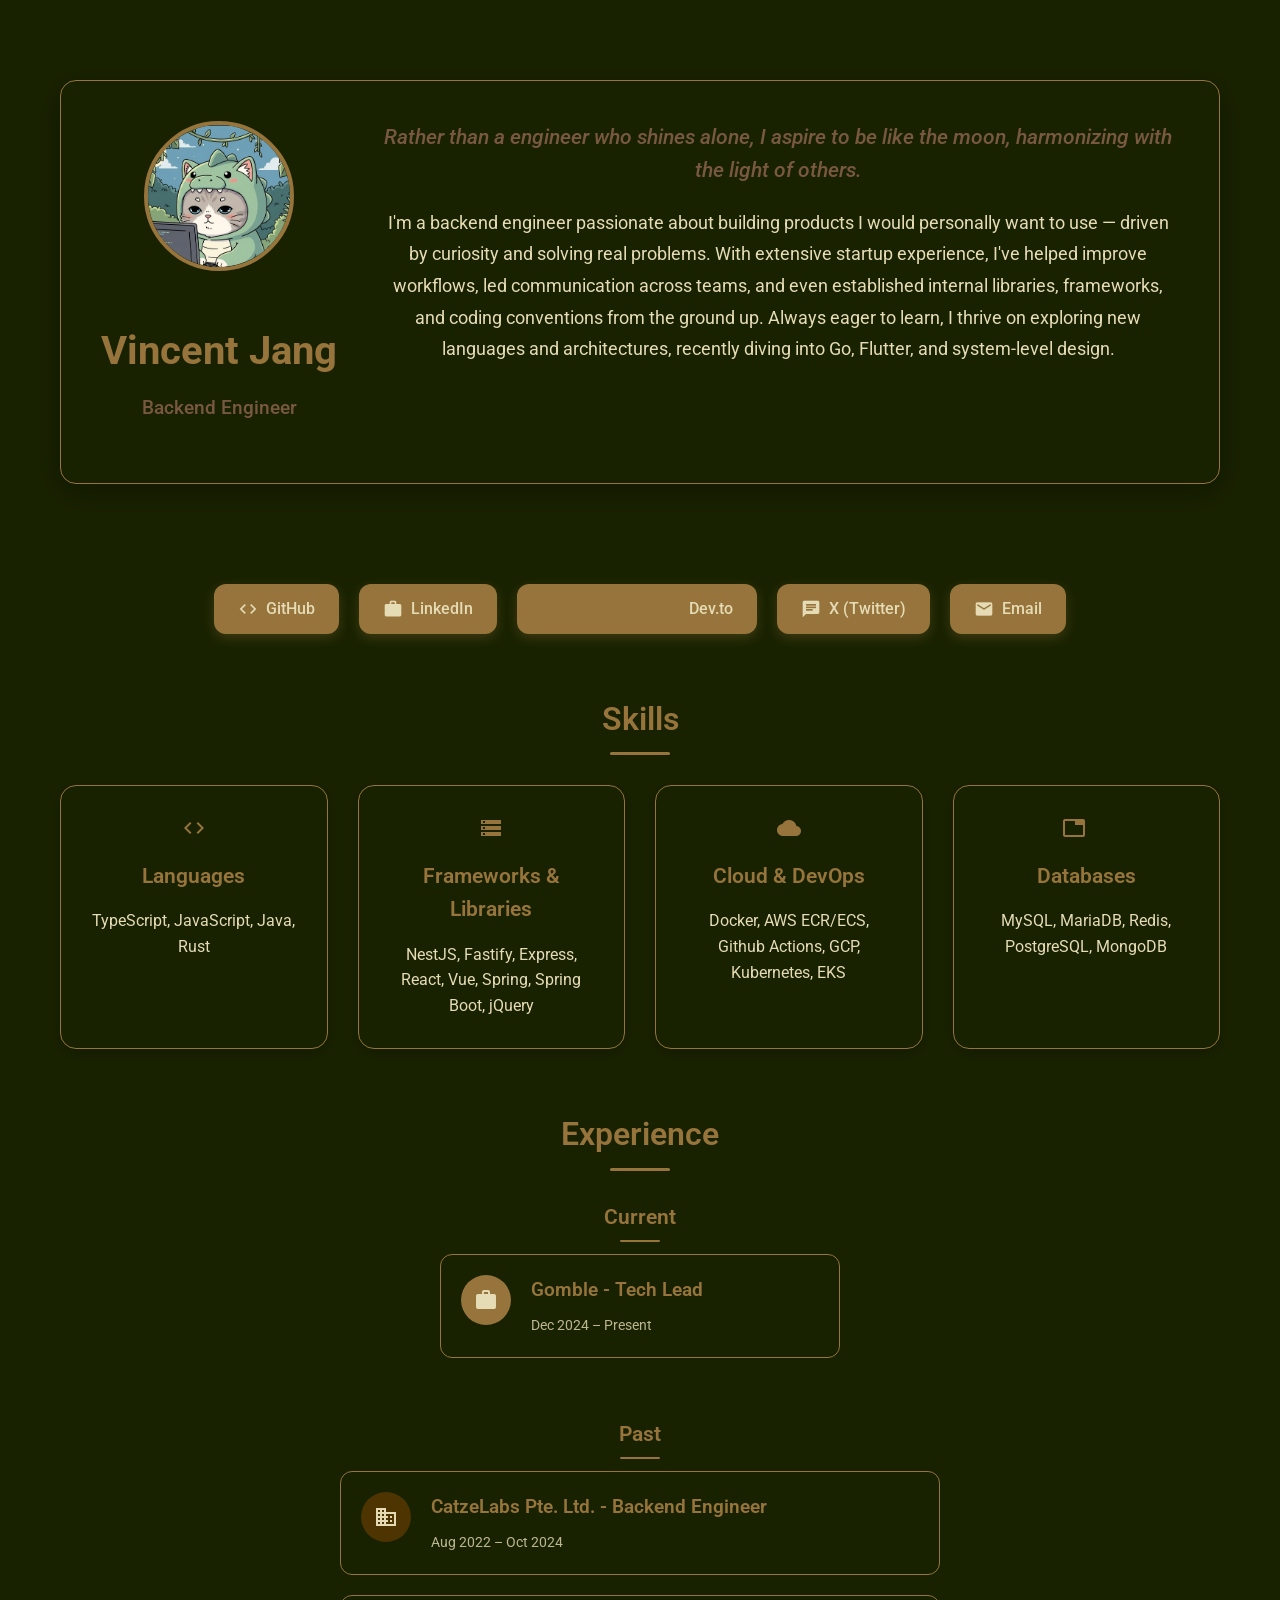
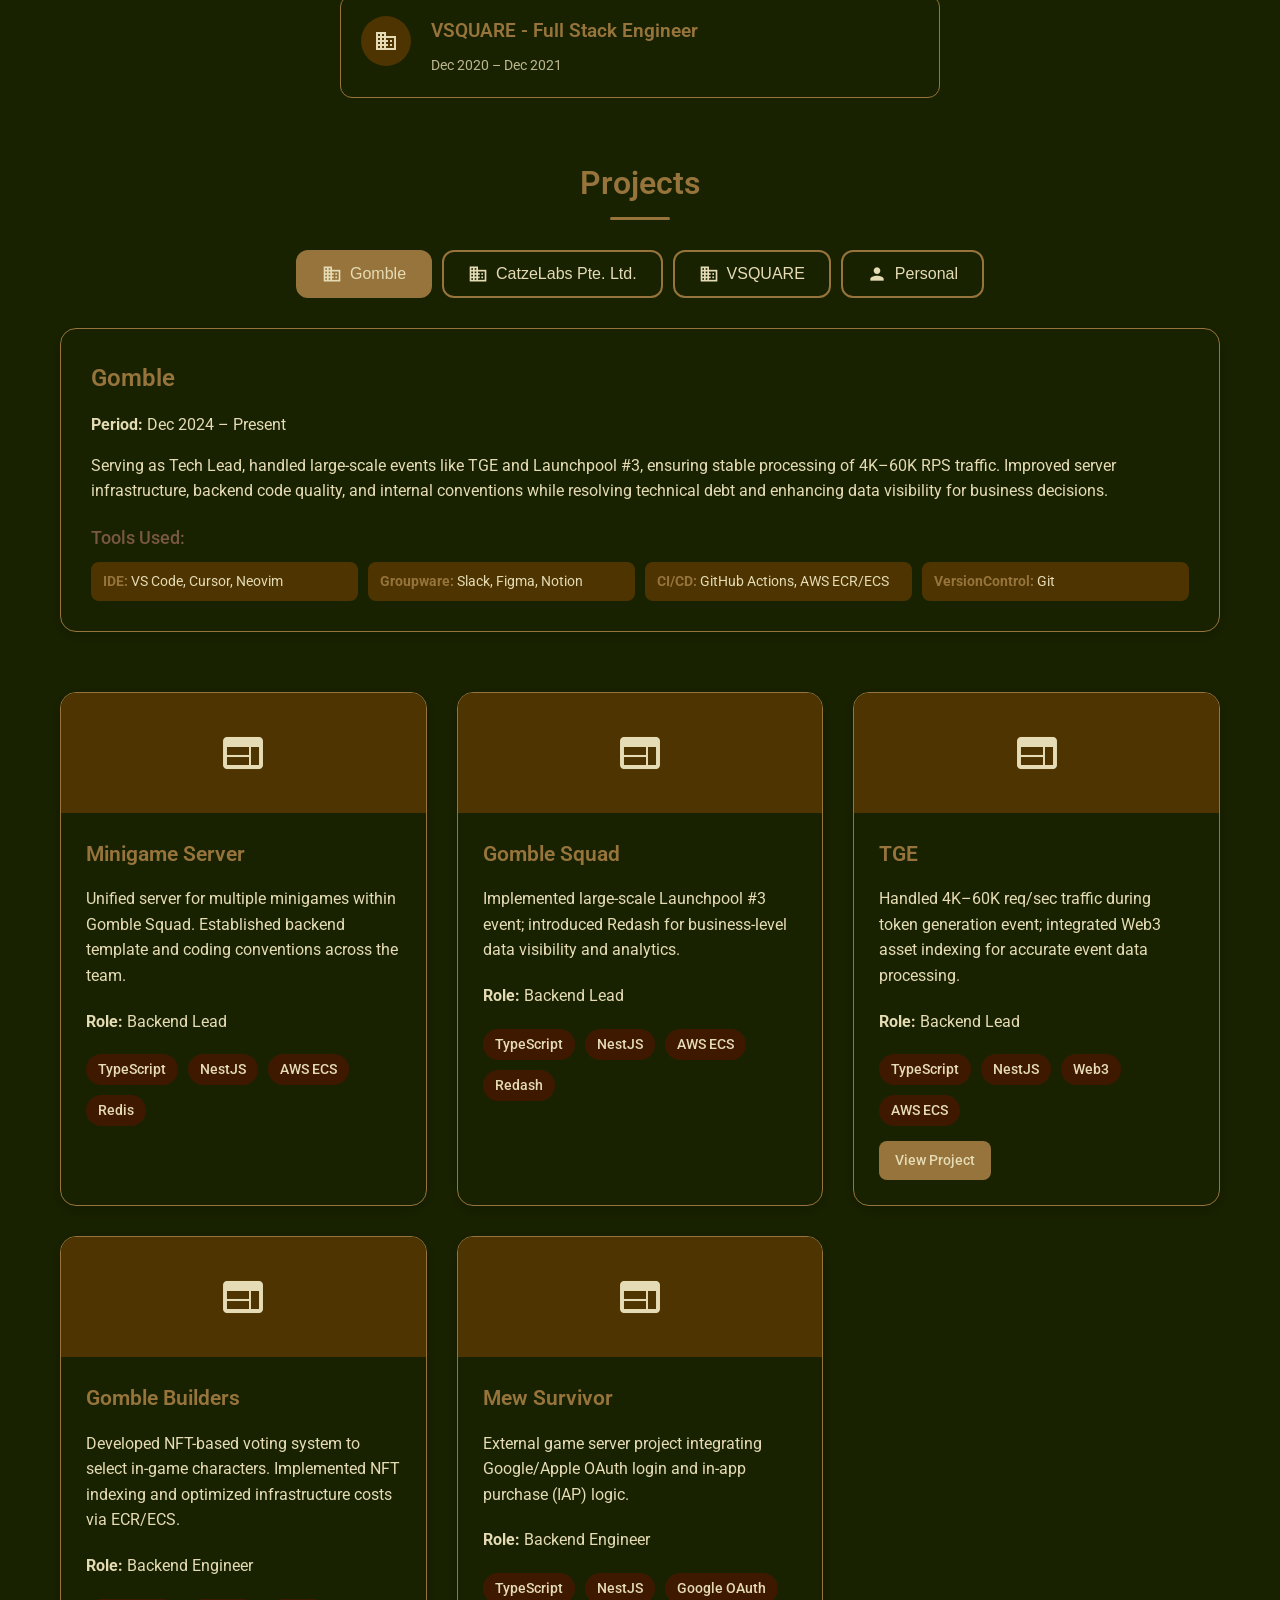
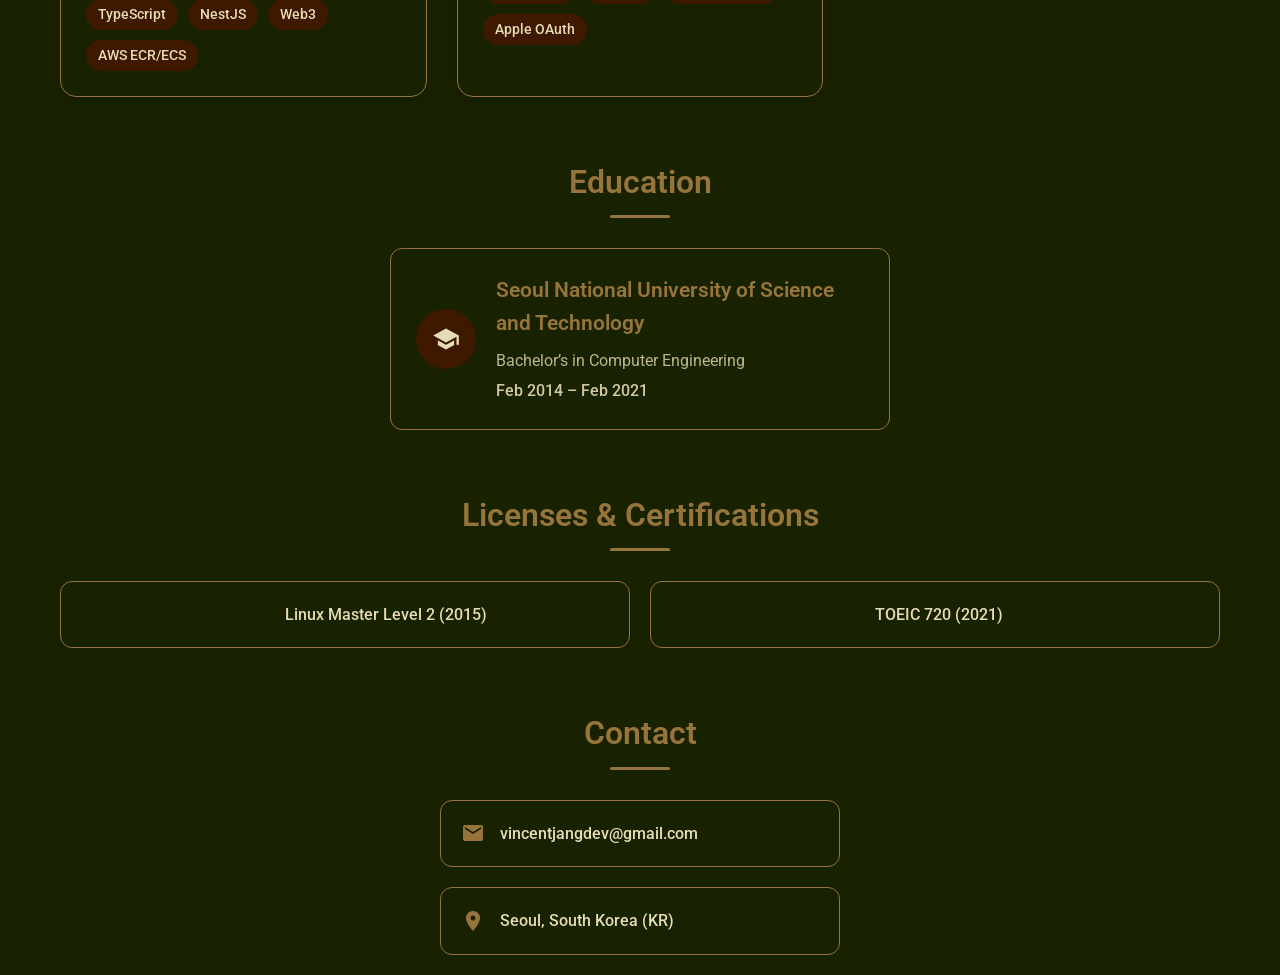
==== commit ba8d8f32: "fix : social link" ====
--- a/index.html
+++ b/index.html
@@ -36,23 +36,23 @@
         <!-- Social Links Section -->
         <section class="social-section">
             <div class="social-links" id="socialLinks">
-                <a href="#" class="social-link" data-platform="github">
+                <a href="https://github.com/JangVincent" class="social-link" data-platform="github" target="_blank">
                     <span class="material-icons">code</span>
                     <span>GitHub</span>
                 </a>
-                <a href="#" class="social-link" data-platform="linkedin">
+                <a href="https://www.linkedin.com/in/vincentjang/" class="social-link" data-platform="linkedin" target="_blank">
                     <span class="material-icons">work</span>
                     <span>LinkedIn</span>
                 </a>
-                <a href="#" class="social-link" data-platform="devto">
+                <a href="https://dev.to/vincentjang" class="social-link" data-platform="devto" target="_blank">
                     <span class="material-icons">article</span>
                     <span>Dev.to</span>
                 </a>
-                <a href="#" class="social-link" data-platform="x">
+                <a href="https://x.com/vincent_j_dev" class="social-link" data-platform="x" target="_blank">
                     <span class="material-icons">chat</span>
                     <span>X (Twitter)</span>
                 </a>
-                <a href="#" class="social-link" data-platform="email">
+                <a href="mailto:vincentjangdev@gmail.com" class="social-link" data-platform="email">
                     <span class="material-icons">email</span>
                     <span>Email</span>
                 </a>
--- a/style.css
+++ b/style.css
@@ -350,6 +350,11 @@
   grid-column: 1 / -1;
 }
 
+/* Personal projects don't need full width for first card */
+.personal-project:first-child {
+  grid-column: auto;
+}
+
 .project-card:hover {
   transform: translateY(-5px);
   box-shadow: 0 8px 25px rgba(0, 0, 0, 0.3);
@@ -829,6 +834,10 @@
     grid-column: 1 / -1;
   }
   
+  .personal-project:first-child {
+    grid-column: auto;
+  }
+  
   .project-tabs {
     flex-direction: row;
     flex-wrap: wrap;
@@ -976,6 +985,10 @@
     grid-column: 1 / -1;
   }
   
+  .personal-project:first-child {
+    grid-column: auto;
+  }
+  
   .project-content {
     padding: 20px;
   }
@@ -1132,6 +1145,10 @@
     grid-column: 1 / -1;
   }
   
+  .personal-project:first-child {
+    grid-column: auto;
+  }
+  
   .tab-button {
     min-width: 80px;
     padding: 6px 10px;
@@ -1180,6 +1197,10 @@
 
   .project-card:first-child {
     grid-column: 1 / -1;
+  }
+  
+  .personal-project:first-child {
+    grid-column: auto;
   }
 }
 
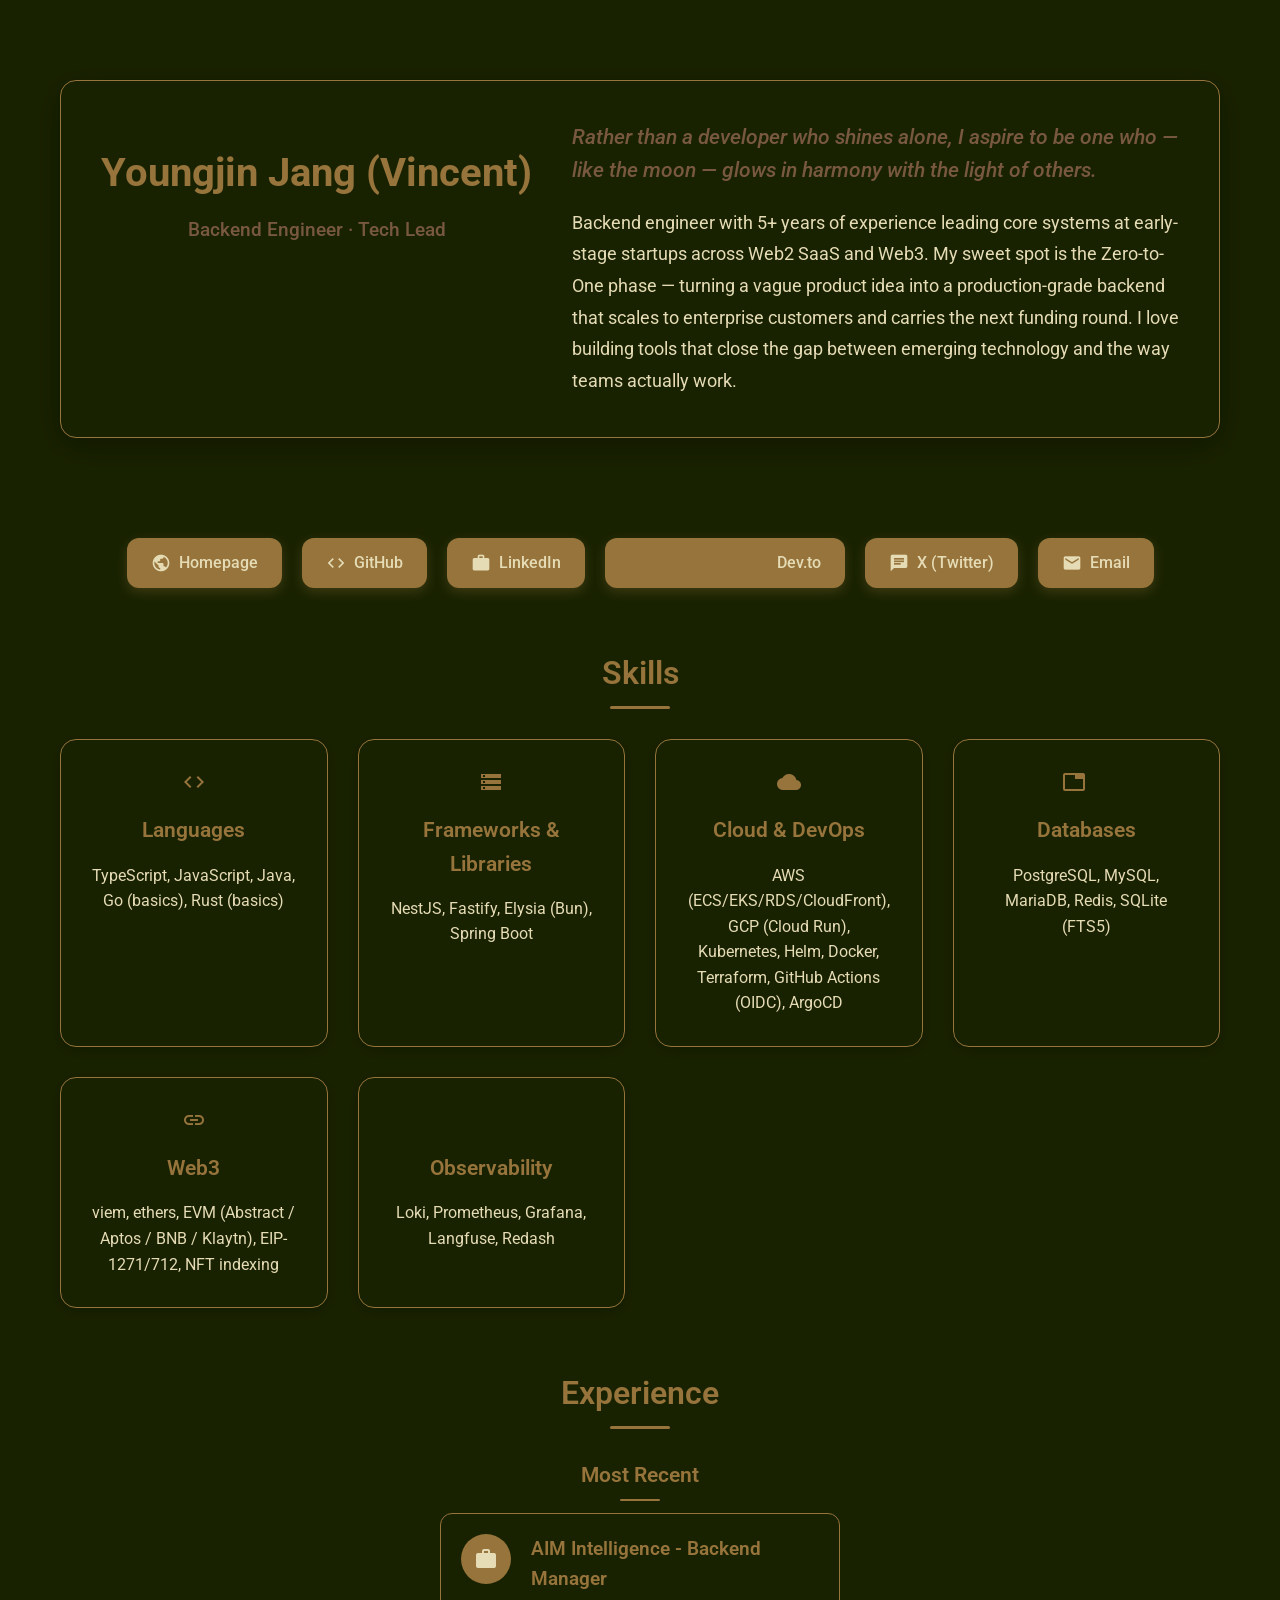
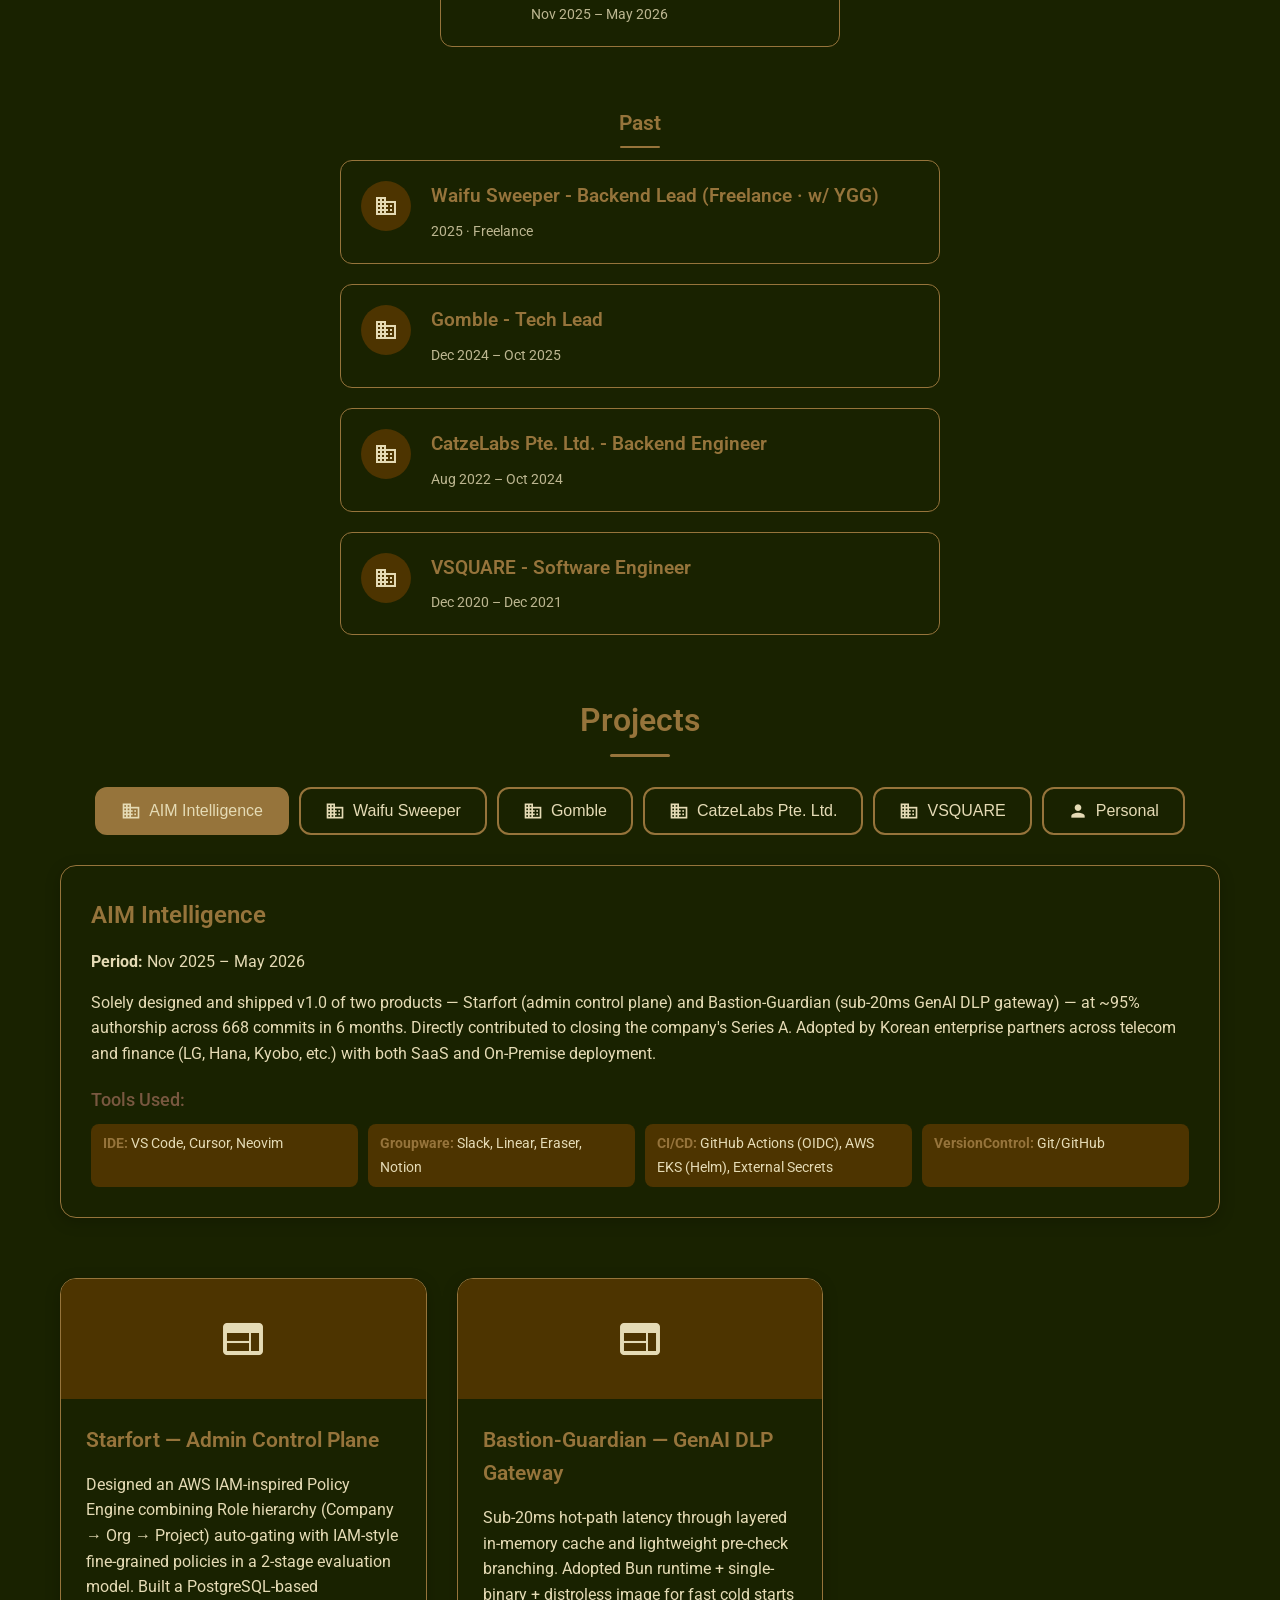
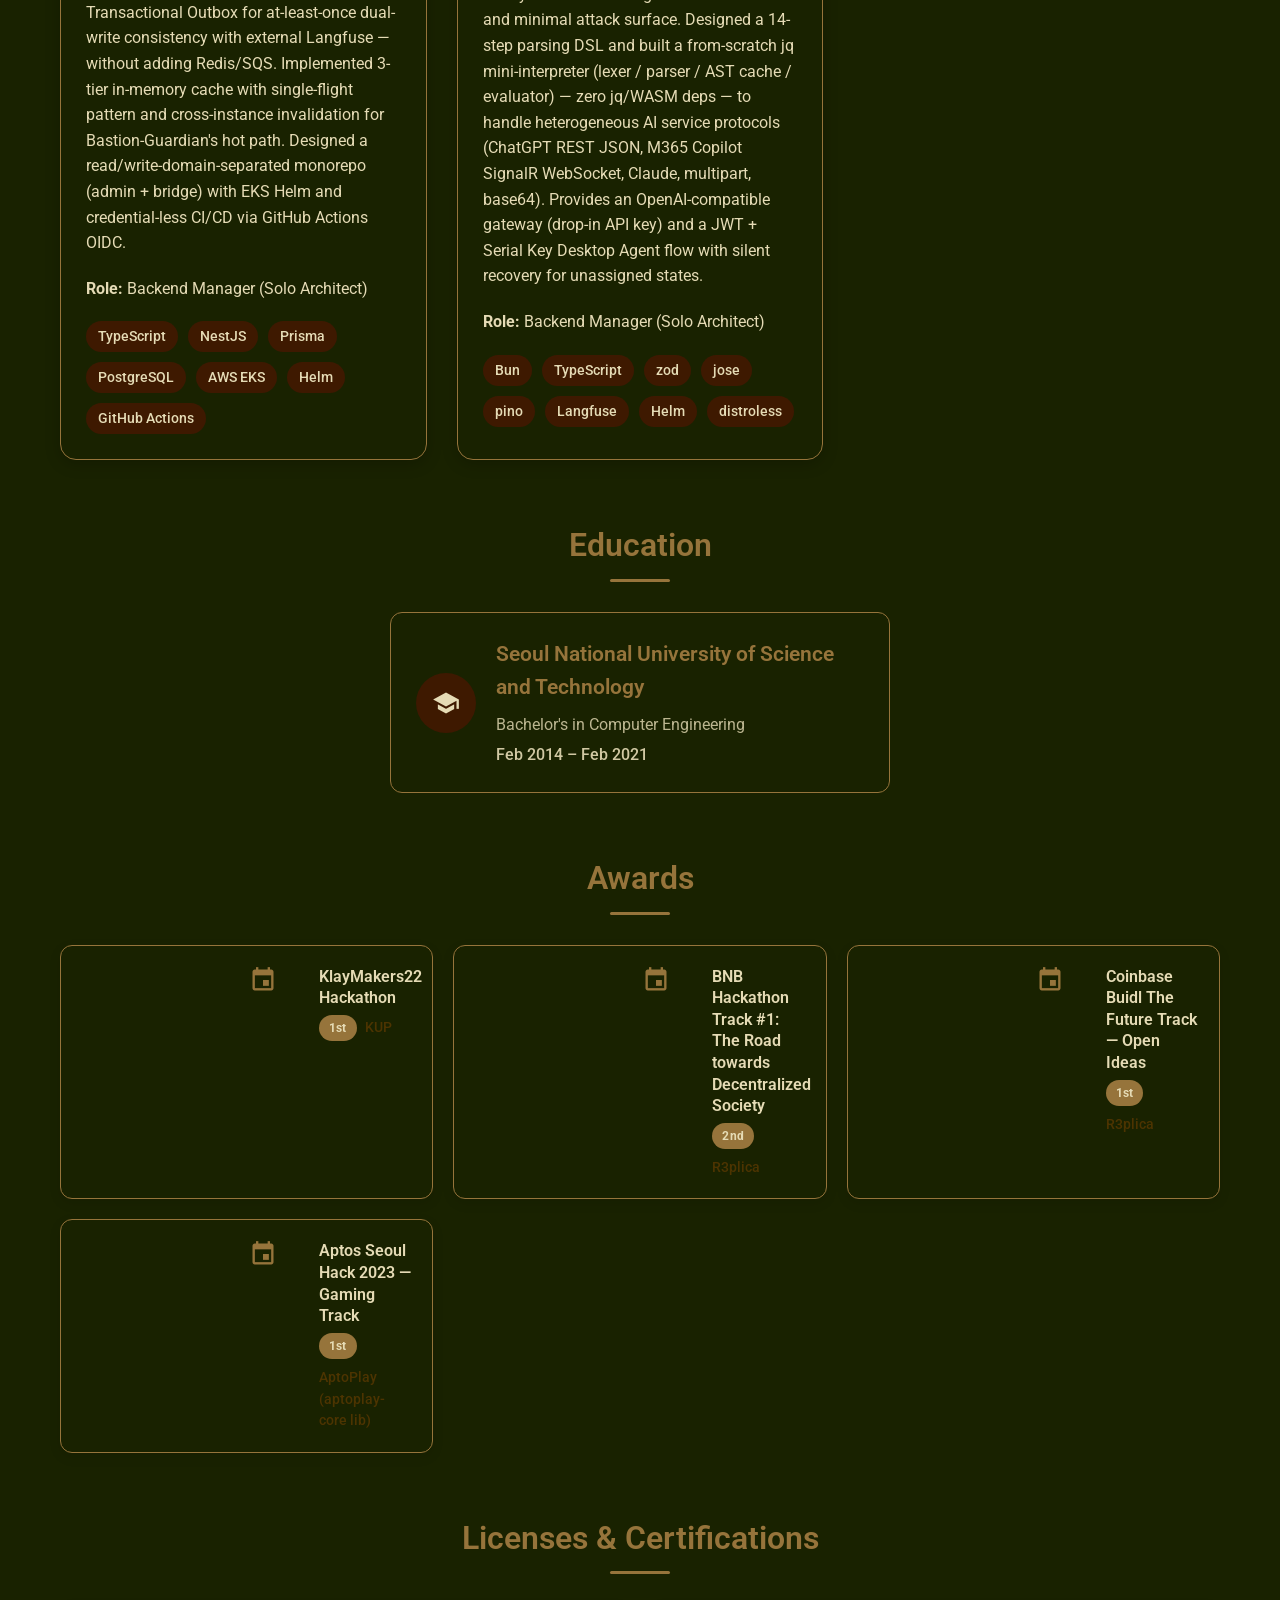
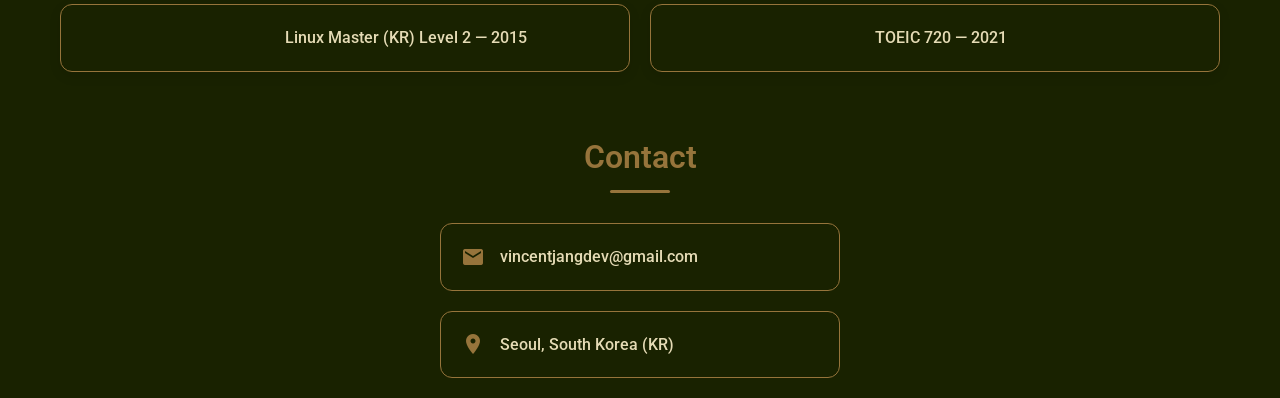
==== commit 7cb22897: "renewal" ====
--- a/index.html
+++ b/index.html
@@ -3,7 +3,7 @@
 <head>
     <meta charset="UTF-8">
     <meta name="viewport" content="width=device-width, initial-scale=1.0, maximum-scale=1.0, user-scalable=no">
-    <title>Vincent Jang - Backend Engineer</title>
+    <title>Youngjin Jang (Vincent) — Backend Engineer</title>
     <link rel="stylesheet" href="style.css">
     <link href="https://fonts.googleapis.com/css2?family=Roboto:wght@300;400;500;700&display=swap" rel="stylesheet">
     <link href="https://fonts.googleapis.com/icon?family=Material+Icons" rel="stylesheet">
@@ -14,20 +14,16 @@
         <header class="header">
             <div class="profile-card">
                 <div class="profile-content-wrapper">
-                    <!-- Left Side: Image, Name, Title -->
+                    <!-- Left Side: Name, Title -->
                     <div class="profile-left">
-                        <div class="profile-image-container">
-                            <img src="./profile.png" alt="Profile" class="profile-image" id="profileImage">
-                            <div class="image-overlay"></div>
-                        </div>
-                        <h1 class="profile-name" id="profileName">Vincent Jang</h1>
-                        <p class="profile-title" id="profileTitle">Backend Engineer</p>
+                        <h1 class="profile-name" id="profileName">Youngjin Jang (Vincent)</h1>
+                        <p class="profile-title" id="profileTitle">Backend Engineer · Tech Lead</p>
                     </div>
-                    
+
                     <!-- Right Side: Tagline and Bio -->
                     <div class="profile-right">
-                        <p class="profile-tagline" id="profileTagline">Rather than a engineer who shines alone, I aspire to be like the moon, harmonizing with the light of others.</p>
-                        <p class="profile-bio" id="profileBio">Backend engineer with an open mindset toward learning new languages and frameworks based on project needs.</p>
+                        <p class="profile-tagline" id="profileTagline">Rather than a developer who shines alone, I aspire to be one who — like the moon — glows in harmony with the light of others.</p>
+                        <p class="profile-bio" id="profileBio">Backend engineer with 5+ years of experience leading core systems at early-stage startups across Web2 SaaS and Web3.</p>
                     </div>
                 </div>
             </div>
@@ -36,6 +32,10 @@
         <!-- Social Links Section -->
         <section class="social-section">
             <div class="social-links" id="socialLinks">
+                <a href="https://vincentjang.dev" class="social-link" data-platform="homepage" target="_blank">
+                    <span class="material-icons">public</span>
+                    <span>Homepage</span>
+                </a>
                 <a href="https://github.com/JangVincent" class="social-link" data-platform="github" target="_blank">
                     <span class="material-icons">code</span>
                     <span>GitHub</span>
@@ -66,22 +66,32 @@
                 <div class="skill-card">
                     <span class="material-icons skill-icon">code</span>
                     <h3>Languages</h3>
-                    <p id="languagesSkills">TypeScript, JavaScript, Java, Rust</p>
+                    <p id="languagesSkills">TypeScript, JavaScript, Java, Go (basics), Rust (basics)</p>
                 </div>
                 <div class="skill-card">
                     <span class="material-icons skill-icon">storage</span>
                     <h3>Frameworks & Libraries</h3>
-                    <p id="frameworksSkills">NestJS, Fastify, Express, React, Vue, Spring</p>
+                    <p id="frameworksSkills">NestJS, Fastify, Elysia (Bun), Spring Boot</p>
                 </div>
                 <div class="skill-card">
                     <span class="material-icons skill-icon">cloud</span>
                     <h3>Cloud & DevOps</h3>
-                    <p id="cloudSkills">Docker, AWS ECR/ECS, Github Actions, GCP, Kubernetes</p>
+                    <p id="cloudSkills">AWS (ECS/EKS/RDS/CloudFront), GCP (Cloud Run), Kubernetes, Helm, Docker, Terraform, GitHub Actions (OIDC), ArgoCD</p>
                 </div>
                 <div class="skill-card">
                     <span class="material-icons skill-icon">database</span>
                     <h3>Databases</h3>
-                    <p id="databaseSkills">MySQL, MariaDB, Redis, PostgreSQL, MongoDB</p>
+                    <p id="databaseSkills">PostgreSQL, MySQL, MariaDB, Redis, SQLite (FTS5)</p>
+                </div>
+                <div class="skill-card">
+                    <span class="material-icons skill-icon">link</span>
+                    <h3>Web3</h3>
+                    <p id="web3Skills">viem, ethers, EVM (Abstract / Aptos / BNB / Klaytn), EIP-1271/712, NFT indexing</p>
+                </div>
+                <div class="skill-card">
+                    <span class="material-icons skill-icon">monitoring</span>
+                    <h3>Observability</h3>
+                    <p id="observabilitySkills">Loki, Prometheus, Grafana, Langfuse, Redash</p>
                 </div>
             </div>
         </section>
@@ -90,16 +100,16 @@
         <section class="experience-section">
             <h2 class="section-title">Experience</h2>
             <div class="experience-container">
-                <!-- Current Job -->
+                <!-- Most Recent Role -->
                 <div class="experience-current">
-                    <h3 class="experience-subtitle">Current</h3>
+                    <h3 class="experience-subtitle">Most Recent</h3>
                     <div class="experience-item current-job">
                         <div class="experience-icon">
                             <span class="material-icons">work</span>
                         </div>
                         <div class="experience-content">
                             <h3 id="currentJob">[Company] - [Position]</h3>
-                            <p id="currentJobPeriod">Current</p>
+                            <p id="currentJobPeriod">—</p>
                         </div>
                     </div>
                 </div>
@@ -146,6 +156,14 @@
             </div>
         </section>
 
+        <!-- Awards Section -->
+        <section class="awards-section">
+            <h2 class="section-title">Awards</h2>
+            <div class="awards-grid" id="awardsGrid">
+                <!-- Awards will be dynamically added -->
+            </div>
+        </section>
+
         <!-- Licenses Section -->
         <section class="licenses-section">
             <h2 class="section-title">Licenses & Certifications</h2>
--- a/style.css
+++ b/style.css
@@ -155,6 +155,7 @@
   margin: 0 0 20px 0;
   font-weight: 500;
   font-style: italic;
+  text-align: left;
   animation: slideInLeft 1s ease-out 0.5s both;
 }
 
@@ -163,6 +164,7 @@
   color: var(--md-sys-color-on-background);
   margin: 0;
   line-height: 1.8;
+  text-align: left;
   animation: slideInLeft 1s ease-out 0.7s both;
 }
 
@@ -1219,6 +1221,80 @@
     animation-iteration-count: 1 !important;
     transition-duration: 0.01ms !important;
   }
+}
+
+/* Awards Section */
+.awards-section {
+  animation: fadeInUp 1s ease-out 2.0s both;
+}
+
+.awards-grid {
+  display: grid;
+  grid-template-columns: repeat(auto-fit, minmax(280px, 1fr));
+  gap: 20px;
+  margin-top: 30px;
+}
+
+.award-item {
+  display: flex;
+  align-items: flex-start;
+  gap: 14px;
+  background: var(--md-sys-color-surface);
+  padding: 20px;
+  border-radius: 12px;
+  border: 1px solid var(--md-sys-color-outline);
+  transition: all 0.3s ease;
+  box-shadow: 0 4px 12px rgba(0, 0, 0, 0.1);
+}
+
+.award-item:hover {
+  transform: translateY(-3px);
+  box-shadow: 0 8px 20px rgba(0, 0, 0, 0.2);
+  border-color: var(--md-sys-color-primary);
+}
+
+.award-item .award-icon {
+  font-size: 28px;
+  color: var(--md-sys-color-primary);
+  flex-shrink: 0;
+}
+
+.award-content {
+  flex: 1;
+  min-width: 0;
+}
+
+.award-content h3 {
+  font-size: 1rem;
+  font-weight: 600;
+  color: var(--md-sys-color-on-surface);
+  margin: 0 0 6px;
+  line-height: 1.35;
+}
+
+.award-content p {
+  margin: 0;
+  display: flex;
+  align-items: center;
+  gap: 8px;
+  flex-wrap: wrap;
+}
+
+.award-rank {
+  display: inline-block;
+  background: var(--md-sys-color-primary);
+  color: var(--md-sys-color-on-primary);
+  font-weight: 700;
+  font-size: 0.78rem;
+  padding: 3px 10px;
+  border-radius: 999px;
+  letter-spacing: 0.02em;
+}
+
+.award-project {
+  color: var(--md-sys-color-on-surface-variant, #b0b0b0);
+  font-size: 0.85rem;
+  font-weight: 500;
 }
 
 /* Licenses Section */
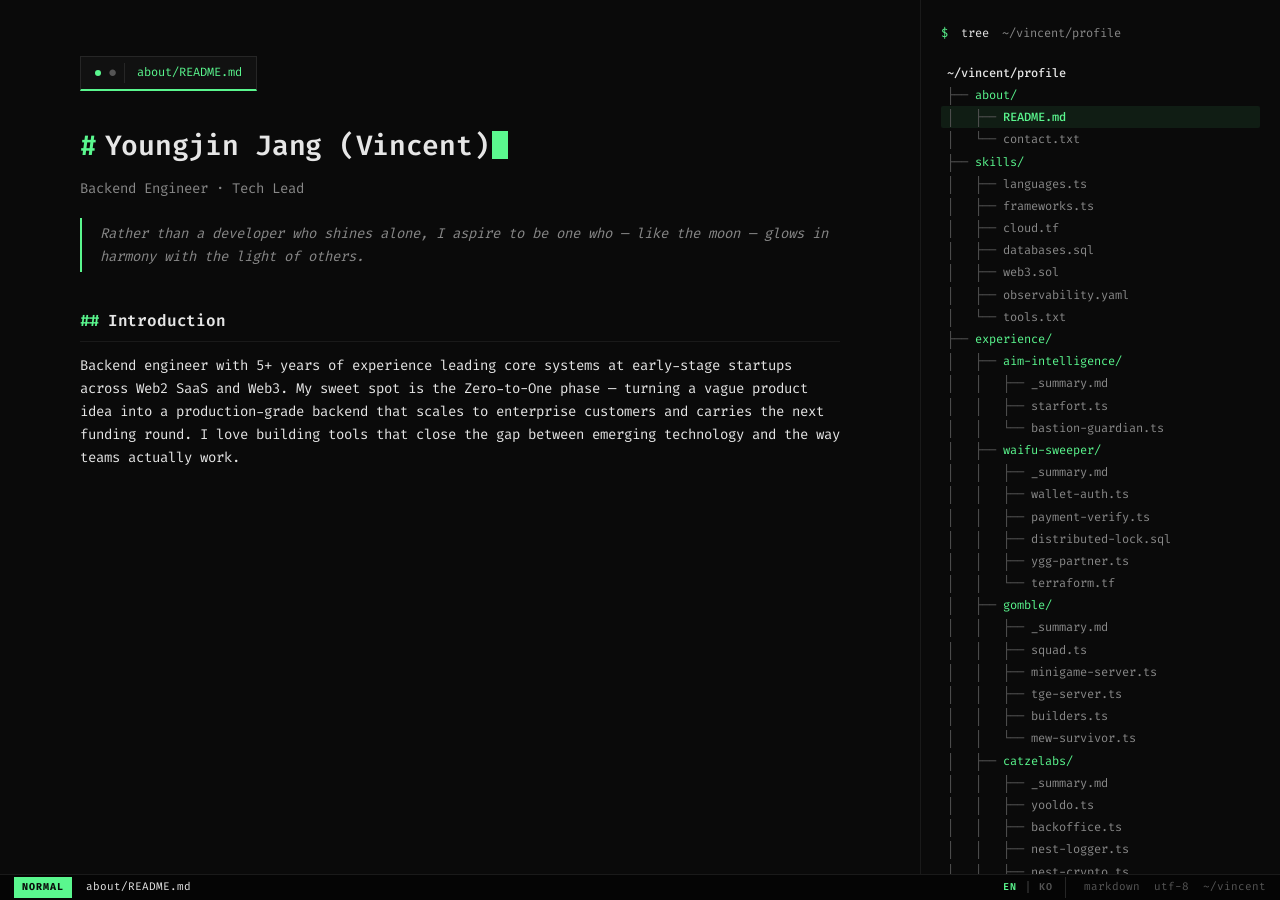
==== commit 6f708eee: "fix : design and content" ====
--- a/index.html
+++ b/index.html
@@ -1,193 +1,46 @@
-<!DOCTYPE html>
+<!doctype html>
 <html lang="en">
-<head>
-    <meta charset="UTF-8">
-    <meta name="viewport" content="width=device-width, initial-scale=1.0, maximum-scale=1.0, user-scalable=no">
-    <title>Youngjin Jang (Vincent) — Backend Engineer</title>
-    <link rel="stylesheet" href="style.css">
-    <link href="https://fonts.googleapis.com/css2?family=Roboto:wght@300;400;500;700&display=swap" rel="stylesheet">
-    <link href="https://fonts.googleapis.com/icon?family=Material+Icons" rel="stylesheet">
-</head>
-<body class="dark">
-    <div class="container">
-        <!-- Header Section -->
-        <header class="header">
-            <div class="profile-card">
-                <div class="profile-content-wrapper">
-                    <!-- Left Side: Name, Title -->
-                    <div class="profile-left">
-                        <h1 class="profile-name" id="profileName">Youngjin Jang (Vincent)</h1>
-                        <p class="profile-title" id="profileTitle">Backend Engineer · Tech Lead</p>
-                    </div>
+  <head>
+    <meta charset="UTF-8" />
+    <meta name="viewport" content="width=device-width, initial-scale=1.0" />
+    <title>~/vincent/profile</title>
+    <link rel="preconnect" href="https://fonts.googleapis.com" />
+    <link rel="preconnect" href="https://fonts.gstatic.com" crossorigin />
+    <link
+      href="https://fonts.googleapis.com/css2?family=Fira+Code:wght@300;400;500;600;700&display=swap"
+      rel="stylesheet"
+    />
+    <link rel="stylesheet" href="style.css" />
+  </head>
+  <body>
+    <div class="app">
+      <main class="content" id="content" aria-live="polite"></main>
 
-                    <!-- Right Side: Tagline and Bio -->
-                    <div class="profile-right">
-                        <p class="profile-tagline" id="profileTagline">Rather than a developer who shines alone, I aspire to be one who — like the moon — glows in harmony with the light of others.</p>
-                        <p class="profile-bio" id="profileBio">Backend engineer with 5+ years of experience leading core systems at early-stage startups across Web2 SaaS and Web3.</p>
-                    </div>
-                </div>
-            </div>
-        </header>
-
-        <!-- Social Links Section -->
-        <section class="social-section">
-            <div class="social-links" id="socialLinks">
-                <a href="https://vincentjang.dev" class="social-link" data-platform="homepage" target="_blank">
-                    <span class="material-icons">public</span>
-                    <span>Homepage</span>
-                </a>
-                <a href="https://github.com/JangVincent" class="social-link" data-platform="github" target="_blank">
-                    <span class="material-icons">code</span>
-                    <span>GitHub</span>
-                </a>
-                <a href="https://www.linkedin.com/in/vincentjang/" class="social-link" data-platform="linkedin" target="_blank">
-                    <span class="material-icons">work</span>
-                    <span>LinkedIn</span>
-                </a>
-                <a href="https://dev.to/vincentjang" class="social-link" data-platform="devto" target="_blank">
-                    <span class="material-icons">article</span>
-                    <span>Dev.to</span>
-                </a>
-                <a href="https://x.com/vincent_j_dev" class="social-link" data-platform="x" target="_blank">
-                    <span class="material-icons">chat</span>
-                    <span>X (Twitter)</span>
-                </a>
-                <a href="mailto:vincentjangdev@gmail.com" class="social-link" data-platform="email">
-                    <span class="material-icons">email</span>
-                    <span>Email</span>
-                </a>
-            </div>
-        </section>
-
-        <!-- Skills Section -->
-        <section class="skills-section">
-            <h2 class="section-title">Skills</h2>
-            <div class="skills-grid" id="skillsGrid">
-                <div class="skill-card">
-                    <span class="material-icons skill-icon">code</span>
-                    <h3>Languages</h3>
-                    <p id="languagesSkills">TypeScript, JavaScript, Java, Go (basics), Rust (basics)</p>
-                </div>
-                <div class="skill-card">
-                    <span class="material-icons skill-icon">storage</span>
-                    <h3>Frameworks & Libraries</h3>
-                    <p id="frameworksSkills">NestJS, Fastify, Elysia (Bun), Spring Boot</p>
-                </div>
-                <div class="skill-card">
-                    <span class="material-icons skill-icon">cloud</span>
-                    <h3>Cloud & DevOps</h3>
-                    <p id="cloudSkills">AWS (ECS/EKS/RDS/CloudFront), GCP (Cloud Run), Kubernetes, Helm, Docker, Terraform, GitHub Actions (OIDC), ArgoCD</p>
-                </div>
-                <div class="skill-card">
-                    <span class="material-icons skill-icon">database</span>
-                    <h3>Databases</h3>
-                    <p id="databaseSkills">PostgreSQL, MySQL, MariaDB, Redis, SQLite (FTS5)</p>
-                </div>
-                <div class="skill-card">
-                    <span class="material-icons skill-icon">link</span>
-                    <h3>Web3</h3>
-                    <p id="web3Skills">viem, ethers, EVM (Abstract / Aptos / BNB / Klaytn), EIP-1271/712, NFT indexing</p>
-                </div>
-                <div class="skill-card">
-                    <span class="material-icons skill-icon">monitoring</span>
-                    <h3>Observability</h3>
-                    <p id="observabilitySkills">Loki, Prometheus, Grafana, Langfuse, Redash</p>
-                </div>
-            </div>
-        </section>
-
-        <!-- Career Section -->
-        <section class="experience-section">
-            <h2 class="section-title">Experience</h2>
-            <div class="experience-container">
-                <!-- Most Recent Role -->
-                <div class="experience-current">
-                    <h3 class="experience-subtitle">Most Recent</h3>
-                    <div class="experience-item current-job">
-                        <div class="experience-icon">
-                            <span class="material-icons">work</span>
-                        </div>
-                        <div class="experience-content">
-                            <h3 id="currentJob">[Company] - [Position]</h3>
-                            <p id="currentJobPeriod">—</p>
-                        </div>
-                    </div>
-                </div>
-
-                <!-- Past Experience -->
-                <div class="experience-past">
-                    <h3 class="experience-subtitle">Past</h3>
-                    <div class="experience-timeline" id="experienceTimeline">
-                        <!-- Past experience will be dynamically added -->
-                    </div>
-                </div>
-            </div>
-        </section>
-
-        <!-- Projects Section -->
-        <section class="projects-section">
-            <h2 class="section-title">Projects</h2>
-            
-            <!-- Project Tabs -->
-            <div class="project-tabs" id="projectTabs">
-                <!-- Tabs will be dynamically generated -->
-            </div>
-            
-            <!-- Project Grids -->
-            <div id="projectGrids">
-                <!-- Project grids will be dynamically generated -->
-            </div>
-        </section>
-
-        <!-- Education Section -->
-        <section class="education-section">
-            <h2 class="section-title">Education</h2>
-            <div class="education-info" id="educationInfo">
-                <div class="education-item">
-                    <div class="education-icon">
-                        <span class="material-icons">school</span>
-                    </div>
-                    <div class="education-content">
-                        <h3 id="schoolName">[University]</h3>
-                        <p id="degree">[Degree]</p>
-                        <p id="graduationYear">[Period]</p>
-                    </div>
-                </div>
-            </div>
-        </section>
-
-        <!-- Awards Section -->
-        <section class="awards-section">
-            <h2 class="section-title">Awards</h2>
-            <div class="awards-grid" id="awardsGrid">
-                <!-- Awards will be dynamically added -->
-            </div>
-        </section>
-
-        <!-- Licenses Section -->
-        <section class="licenses-section">
-            <h2 class="section-title">Licenses & Certifications</h2>
-            <div class="licenses-grid" id="licensesGrid">
-                <!-- Licenses will be dynamically added -->
-            </div>
-        </section>
-
-        <!-- Contact Section -->
-        <section class="contact-section">
-            <h2 class="section-title">Contact</h2>
-            <div class="contact-info">
-                <div class="contact-item">
-                    <span class="material-icons">email</span>
-                    <span id="contactEmail">contact@example.com</span>
-                </div>
-                <div class="contact-item">
-                    <span class="material-icons">location_on</span>
-                    <span id="contactLocation">Seoul, South Korea</span>
-                </div>
-            </div>
-        </section>
+      <aside class="sidebar" aria-label="File tree navigation">
+        <div class="sidebar-header">
+          <span class="prompt">$</span>
+          <span class="cmd">tree</span>
+          <span class="arg">~/vincent/profile</span>
+        </div>
+        <nav class="tree" id="tree"></nav>
+        <div class="tree-summary" id="treeSummary"></div>
+      </aside>
     </div>
 
+    <footer class="statusbar" id="statusbar">
+      <span class="sb-mode">NORMAL</span>
+      <span class="sb-file" id="sbFile">about/README.md</span>
+      <span class="sb-spacer"></span>
+      <span class="sb-lang" id="sbLang" role="group" aria-label="Language">
+        <button type="button" class="sb-lang-btn" data-lang="en">EN</button
+        ><span class="sb-lang-sep">|</span
+        ><button type="button" class="sb-lang-btn" data-lang="ko">KO</button>
+      </span>
+      <span class="sb-info" id="sbInfo">markdown</span>
+      <span class="sb-info">utf-8</span>
+      <span class="sb-info">~/vincent</span>
+    </footer>
+
     <script src="index.js"></script>
-</body>
+  </body>
 </html>
--- a/style.css
+++ b/style.css
@@ -1,1411 +1,512 @@
-.dark {
-  --md-sys-color-primary: rgb(150 116 59);          /* #96743B */
-  --md-sys-color-surface-tint: rgb(150 116 59);
-  --md-sys-color-on-primary: rgb(229 219 181);      /* #E5DBB5 */
-  --md-sys-color-primary-container: rgb(77 52 0);   /* #4D3400 */
-  --md-sys-color-on-primary-container: rgb(229 219 181);
-
-  --md-sys-color-secondary: rgb(121 88 64);         /* #795840 */
-  --md-sys-color-on-secondary: rgb(229 219 181);
-  --md-sys-color-secondary-container: rgb(62 25 0); /* #3E1900 */
-  --md-sys-color-on-secondary-container: rgb(229 219 181);
-
-  --md-sys-color-tertiary: rgb(42 82 73);           /* #2A5249 */
-  --md-sys-color-on-tertiary: rgb(229 219 181);
-  --md-sys-color-tertiary-container: rgb(25 34 0);  /* #192200 */
-  --md-sys-color-on-tertiary-container: rgb(229 219 181);
-
-  --md-sys-color-error: rgb(96 31 28);              /* #601F1C */
-  --md-sys-color-on-error: rgb(229 219 181);
-
-  --md-sys-color-background: rgb(25 34 0);          /* #192200 */
-  --md-sys-color-on-background: rgb(229 219 181);   /* #E5DBB5 */
-
-  --md-sys-color-surface: rgb(25 34 0);
-  --md-sys-color-on-surface: rgb(229 219 181);
-
-  --md-sys-color-surface-variant: rgb(174 171 146); /* #AEAB92 */
-  --md-sys-color-on-surface-variant: rgb(77 52 0);
-
-  --md-sys-color-outline: rgb(150 116 59);
-  --md-sys-color-outline-variant: rgb(121 88 64);
-
-  --md-sys-color-shadow: rgb(0 0 0);
-  --md-sys-color-scrim: rgb(0 0 0);
-}
-
-/* 기본 스타일 */
+:root {
+  --bg: #0a0a0a;
+  --bg-elev: #111;
+  --bg-hover: #161616;
+  --text: #e6e6e6;
+  --text-dim: #888;
+  --text-muted: #555;
+  --border: #1a1a1a;
+  --border-strong: #262626;
+  --accent: #5af78e;
+  --accent-dim: #3a8d5f;
+  --accent-bg: rgba(90, 247, 142, 0.08);
+
+  --font-mono: 'Fira Code', 'JetBrains Mono', ui-monospace, Menlo, Monaco, 'Courier New', monospace;
+  --fs-xs: 11px;
+  --fs-sm: 12px;
+  --fs-base: 14px;
+  --fs-md: 16px;
+  --fs-lg: 20px;
+  --fs-xl: 28px;
+  --fs-xxl: 40px;
+
+  --sb-h: 26px;
+}
+
 * {
   box-sizing: border-box;
 }
 
+::selection {
+  background: var(--accent);
+  color: var(--bg);
+}
+
+html,
 body {
-  background-color: var(--md-sys-color-background);
-  color: var(--md-sys-color-on-background);
-  font-family: 'Roboto', sans-serif;
   margin: 0;
   padding: 0;
-  line-height: 1.6;
-}
-
-.container {
-  max-width: 1200px;
-  margin: 0 auto;
-  padding: 20px;
-}
-
-/* 헤더 섹션 */
-.header {
-  text-align: center;
-  padding: 60px 0;
-  animation: fadeInUp 1s ease-out;
-}
-
-.profile-card {
-  background: var(--md-sys-color-surface);
-  border-radius: 16px;
-  padding: 40px;
-  box-shadow: 0 8px 32px rgba(0, 0, 0, 0.3);
-  border: 1px solid var(--md-sys-color-outline);
-  backdrop-filter: blur(10px);
-  transition: transform 0.3s ease, box-shadow 0.3s ease;
-}
-
-.profile-content-wrapper {
-  display: flex;
-  align-items: flex-start;
-  gap: 40px;
-  max-width: 100%;
-}
-
-.profile-left {
-  flex-shrink: 0;
-  text-align: center;
-  min-width: 200px;
-}
-
-.profile-right {
-  flex: 1;
-  display: flex;
-  flex-direction: column;
-  justify-content: center;
-  min-height: 200px;
-}
-
-.profile-card:hover {
-  transform: translateY(-5px);
-  box-shadow: 0 12px 40px rgba(0, 0, 0, 0.4);
-}
-
-.profile-image-container {
-  position: relative;
-  display: inline-block;
-  margin-bottom: 20px;
-}
-
-.profile-image {
-  width: 150px;
-  height: 150px;
-  border-radius: 50%;
-  object-fit: cover;
-  border: 4px solid var(--md-sys-color-primary);
-  transition: transform 0.3s ease;
-  animation: pulse 2s infinite;
-}
-
-.profile-image:hover {
-  transform: scale(1.05);
-}
-
-.image-overlay {
-  position: absolute;
-  top: 0;
-  left: 0;
-  right: 0;
-  bottom: 0;
-  border-radius: 50%;
-  background: linear-gradient(45deg, var(--md-sys-color-primary), var(--md-sys-color-secondary));
-  opacity: 0;
-  transition: opacity 0.3s ease;
-}
-
-.profile-image-container:hover .image-overlay {
-  opacity: 0.2;
-}
-
-.profile-name {
-  font-size: 2.5rem;
-  font-weight: 700;
-  color: var(--md-sys-color-primary);
-  margin: 20px 0 10px 0;
-  animation: slideInLeft 1s ease-out 0.3s both;
-}
-
-.profile-title {
-  font-size: 1.2rem;
-  color: var(--md-sys-color-secondary);
-  margin: 0 0 20px 0;
+  height: 100vh;
+  overflow: hidden;
+  background: var(--bg);
+  color: var(--text);
+  font-family: var(--font-mono);
+  font-size: var(--fs-base);
+  line-height: 1.65;
+  font-feature-settings: 'liga' 1, 'calt' 1;
+  -webkit-font-smoothing: antialiased;
+  text-rendering: optimizeLegibility;
+}
+
+body {
+  display: grid;
+  grid-template-rows: 1fr var(--sb-h);
+}
+
+/* App shell */
+.app {
+  display: grid;
+  grid-template-columns: minmax(0, 1fr) 360px;
+  overflow: hidden;
+  min-height: 0;
+}
+
+/* Main content panel */
+.content {
+  overflow-y: auto;
+  overflow-x: hidden;
+  padding: 56px 80px 80px;
+  scrollbar-width: thin;
+  scrollbar-color: var(--border-strong) transparent;
+}
+.content::-webkit-scrollbar {
+  width: 8px;
+}
+.content::-webkit-scrollbar-thumb {
+  background: var(--border-strong);
+  border-radius: 0;
+}
+.content::-webkit-scrollbar-thumb:hover {
+  background: var(--text-muted);
+}
+
+/* Sidebar (right) */
+.sidebar {
+  border-left: 1px solid var(--border);
+  background: var(--bg);
+  overflow-y: auto;
+  padding: 24px 20px 48px;
+  scrollbar-width: thin;
+  scrollbar-color: var(--border-strong) transparent;
+}
+.sidebar::-webkit-scrollbar {
+  width: 6px;
+}
+.sidebar::-webkit-scrollbar-thumb {
+  background: var(--border-strong);
+}
+
+.sidebar-header {
+  font-size: var(--fs-sm);
+  color: var(--text-dim);
+  margin-bottom: 18px;
+  white-space: nowrap;
+  overflow: hidden;
+  text-overflow: ellipsis;
+}
+.sidebar-header .prompt {
+  color: var(--accent);
+  margin-right: 6px;
+}
+.sidebar-header .cmd {
+  color: var(--text);
+}
+.sidebar-header .arg {
+  color: var(--text-dim);
+  margin-left: 6px;
+}
+
+/* Tree */
+.tree {
+  font-size: var(--fs-sm);
+  line-height: 1.85;
+  font-variant-ligatures: none;
+}
+
+.tree-line {
+  display: block;
+  width: 100%;
+  text-align: left;
+  background: none;
+  border: 0;
+  padding: 0 6px;
+  margin: 0;
+  font: inherit;
+  color: inherit;
+  white-space: pre;
+  cursor: default;
+  border-radius: 2px;
+}
+
+.tree-line.clickable {
+  cursor: pointer;
+}
+
+.tree-line .prefix {
+  color: var(--text-muted);
+  user-select: none;
+}
+
+.tree-line.dir .name {
+  color: var(--accent);
+}
+.tree-line.dir.root .name {
+  color: var(--text);
   font-weight: 500;
-  animation: slideInLeft 1s ease-out 0.5s both;
-}
-
-.profile-tagline {
-  font-size: 1.3rem;
-  color: var(--md-sys-color-secondary);
-  margin: 0 0 20px 0;
+}
+.tree-line.file .name {
+  color: var(--text-dim);
+}
+
+.tree-line.clickable:hover {
+  background: var(--bg-hover);
+}
+.tree-line.clickable:hover .name {
+  color: var(--text);
+}
+
+.tree-line.active {
+  background: var(--accent-bg);
+}
+.tree-line.active .name {
+  color: var(--accent);
   font-weight: 500;
-  font-style: italic;
-  text-align: left;
-  animation: slideInLeft 1s ease-out 0.5s both;
-}
-
-.profile-bio {
-  font-size: 1.1rem;
-  color: var(--md-sys-color-on-background);
-  margin: 0;
-  line-height: 1.8;
-  text-align: left;
-  animation: slideInLeft 1s ease-out 0.7s both;
-}
-
-/* 소셜 링크 섹션 */
-.social-section {
-  margin: 40px 0;
-  animation: fadeInUp 1s ease-out 0.9s both;
-}
-
-.social-links {
-  display: flex;
-  justify-content: center;
-  gap: 20px;
-  flex-wrap: wrap;
-}
-
-.social-link {
+}
+.tree-line.active::before {
+  content: '';
+}
+
+.tree-summary {
+  margin-top: 22px;
+  padding-top: 14px;
+  border-top: 1px solid var(--border);
+  font-size: var(--fs-xs);
+  color: var(--text-muted);
+}
+
+/* Status bar */
+.statusbar {
   display: flex;
   align-items: center;
-  gap: 8px;
-  text-decoration: none;
-  color: var(--md-sys-color-on-primary);
-  background: var(--md-sys-color-primary);
-  padding: 12px 24px;
-  border-radius: 12px;
-  font-weight: 500;
-  transition: all 0.3s ease;
-  box-shadow: 0 4px 12px rgba(150, 116, 59, 0.3);
-}
-
-.social-link:hover {
-  background: var(--md-sys-color-primary-container);
-  transform: translateY(-2px);
-  box-shadow: 0 6px 20px rgba(150, 116, 59, 0.4);
-}
-
-.social-link .material-icons {
-  font-size: 20px;
-}
-
-/* 섹션 공통 스타일 */
-.section-title {
-  font-size: 2rem;
-  color: var(--md-sys-color-primary);
-  text-align: center;
-  margin: 60px 0 40px 0;
+  gap: 14px;
+  padding: 0 14px;
+  height: var(--sb-h);
+  background: #050505;
+  border-top: 1px solid var(--border);
+  font-size: var(--fs-xs);
+  color: var(--text-dim);
+  overflow: hidden;
+  white-space: nowrap;
+}
+.sb-mode {
+  background: var(--accent);
+  color: var(--bg);
+  font-weight: 700;
+  letter-spacing: 1px;
+  padding: 2px 8px;
+  font-size: 10px;
+}
+.sb-file {
+  color: var(--text);
+}
+.sb-spacer {
+  flex: 1;
+}
+.sb-info {
+  color: var(--text-muted);
+}
+.sb-lang {
+  display: inline-flex;
+  align-items: center;
+  gap: 4px;
+  padding: 0 8px 0 4px;
+  border-right: 1px solid var(--border-strong);
+  margin-right: 4px;
+}
+.sb-lang-btn {
+  background: none;
+  border: 0;
+  color: var(--text-muted);
+  font: inherit;
+  font-size: 10px;
+  letter-spacing: 1px;
+  padding: 2px 4px;
+  cursor: pointer;
   font-weight: 600;
-  position: relative;
-}
-
-.section-title::after {
-  content: '';
-  position: absolute;
-  bottom: -10px;
-  left: 50%;
-  transform: translateX(-50%);
-  width: 60px;
-  height: 3px;
-  background: var(--md-sys-color-primary);
-  border-radius: 2px;
-}
-
-/* Skills Section */
-.skills-section {
-  animation: fadeInUp 1s ease-out 1.1s both;
-}
-
-.skills-grid {
-  display: grid;
-  grid-template-columns: repeat(auto-fit, minmax(250px, 1fr));
-  gap: 30px;
-  margin-top: 40px;
-}
-
-.skill-card {
-  background: var(--md-sys-color-surface);
-  border-radius: 16px;
-  padding: 30px;
-  text-align: center;
-  border: 1px solid var(--md-sys-color-outline);
-  transition: all 0.3s ease;
-  box-shadow: 0 4px 16px rgba(0, 0, 0, 0.2);
-}
-
-.skill-card:hover {
-  transform: translateY(-5px);
-  box-shadow: 0 8px 25px rgba(0, 0, 0, 0.3);
-  border-color: var(--md-sys-color-primary);
-}
-
-.skill-icon {
-  font-size: 48px;
-  color: var(--md-sys-color-primary);
-  margin-bottom: 20px;
-}
-
-.skill-card h3 {
-  font-size: 1.3rem;
-  color: var(--md-sys-color-primary);
-  margin: 0 0 15px 0;
-  font-weight: 600;
-}
-
-.skill-card p {
-  color: var(--md-sys-color-on-surface);
-  margin: 0;
-  line-height: 1.6;
-}
-
-/* 프로젝트 섹션 */
-.projects-section {
-  animation: fadeInUp 1s ease-out 1.3s both;
-}
-
-/* Project Tabs */
-.project-tabs {
-  display: flex;
-  justify-content: center;
-  gap: 10px;
-  margin: 40px 0 30px 0;
-  flex-wrap: wrap;
-  max-width: 100%;
-}
-
-.tab-button {
-  display: flex;
+}
+.sb-lang-btn:hover {
+  color: var(--text);
+}
+.sb-lang-btn.active {
+  color: var(--accent);
+}
+.sb-lang-sep {
+  color: var(--text-muted);
+  font-size: 10px;
+  user-select: none;
+}
+
+/* ─────────────────────────────────────────────────────────
+   Content rendering — file panel
+   ───────────────────────────────────────────────────────── */
+.file-tab {
+  display: inline-flex;
   align-items: center;
   gap: 8px;
-  padding: 12px 24px;
-  background: var(--md-sys-color-surface);
-  color: var(--md-sys-color-on-surface);
-  border: 2px solid var(--md-sys-color-outline);
-  border-radius: 12px;
-  cursor: pointer;
-  transition: all 0.3s ease;
+  padding: 6px 14px;
+  background: var(--bg-elev);
+  border: 1px solid var(--border-strong);
+  border-bottom: 2px solid var(--accent);
+  font-size: var(--fs-sm);
+  color: var(--accent);
+  margin: 0;
+  font-variant-ligatures: none;
+}
+.file-tab .dot {
+  width: 6px;
+  height: 6px;
+  background: var(--accent);
+  border-radius: 50%;
+  display: inline-block;
+}
+.file-tab .lineno {
+  color: var(--text-muted);
+  margin-right: 4px;
+  border-right: 1px solid var(--border-strong);
+  padding-right: 8px;
+}
+
+.file-body {
+  padding: 32px 0 0;
+  max-width: 880px;
+}
+
+.file-body h1,
+.file-body h2,
+.file-body h3 {
+  margin: 0;
+  font-weight: 600;
+  letter-spacing: -0.01em;
+}
+.file-body h1 {
+  font-size: var(--fs-xl);
+  color: var(--text);
+  margin-bottom: 8px;
+}
+.file-body h1 .hash,
+.file-body h2 .hash,
+.file-body h3 .hash {
+  color: var(--accent);
+  margin-right: 8px;
+}
+.file-body h2 {
+  font-size: var(--fs-md);
+  color: var(--text);
+  margin: 36px 0 12px;
+  padding-bottom: 6px;
+  border-bottom: 1px solid var(--border);
+}
+.file-body h3 {
+  font-size: var(--fs-base);
+  color: var(--text);
+  margin: 24px 0 8px;
+}
+
+.file-body p {
+  margin: 0 0 14px;
+  color: var(--text);
+}
+.file-body p.dim {
+  color: var(--text-dim);
+}
+.file-body p.muted {
+  color: var(--text-muted);
+  font-size: var(--fs-sm);
+}
+.file-body .accent {
+  color: var(--accent);
+}
+.file-body .dim {
+  color: var(--text-dim);
+}
+.file-body .muted {
+  color: var(--text-muted);
+}
+
+.file-body blockquote {
+  border-left: 2px solid var(--accent);
+  padding: 4px 0 4px 18px;
+  margin: 18px 0;
+  color: var(--text-dim);
+  font-style: italic;
+}
+
+.file-body ul,
+.file-body ol {
+  margin: 0 0 16px;
+  padding-left: 24px;
+}
+.file-body li {
+  margin-bottom: 6px;
+}
+.file-body ul li::marker {
+  color: var(--accent-dim);
+}
+.file-body ol li::marker {
+  color: var(--accent-dim);
+}
+
+.file-body a {
+  color: var(--accent);
+  text-decoration: none;
+  border-bottom: 1px dashed var(--accent-dim);
+}
+.file-body a:hover {
+  border-bottom-style: solid;
+}
+
+/* Code-block-style file */
+.code {
+  white-space: pre-wrap;
+  overflow-wrap: anywhere;
+  margin: 0;
+  font-size: var(--fs-base);
+  line-height: 1.7;
+  color: var(--text);
+}
+.code .com {
+  color: var(--text-muted);
+  font-style: italic;
+}
+.code .kw {
+  color: var(--accent);
+}
+.code .str {
+  color: #d4d4d4;
+}
+.code .num {
+  color: #b5e853;
+}
+.code .punct {
+  color: var(--text-muted);
+}
+.code .label {
+  color: var(--accent);
+}
+.code .val {
+  color: var(--text);
+}
+
+/* Tags */
+.tags {
+  display: flex;
+  flex-wrap: wrap;
+  gap: 6px;
+  margin: 8px 0 16px;
+}
+.tag {
+  padding: 3px 9px;
+  border: 1px solid var(--border-strong);
+  font-size: var(--fs-sm);
+  color: var(--text-dim);
+  white-space: nowrap;
+  font-variant-ligatures: none;
+}
+.tag::before {
+  content: '#';
+  color: var(--accent-dim);
+  margin-right: 2px;
+}
+
+/* Definition table (key: value) */
+.kv {
+  display: grid;
+  grid-template-columns: max-content 1fr;
+  gap: 4px 18px;
+  margin: 12px 0 18px;
+  font-size: var(--fs-base);
+}
+.kv dt {
+  color: var(--accent);
   font-weight: 500;
-  font-size: 1rem;
-}
-
-.tab-button:hover {
-  border-color: var(--md-sys-color-primary);
-  transform: translateY(-2px);
-}
-
-.tab-button.active {
-  background: var(--md-sys-color-primary);
-  color: var(--md-sys-color-on-primary);
-  border-color: var(--md-sys-color-primary);
-}
-
-.tab-button .material-icons {
-  font-size: 20px;
-}
-
-.projects-grid {
-  display: none;
-  grid-template-columns: repeat(auto-fit, minmax(300px, 1fr));
-  gap: 30px;
-  margin-top: 30px;
-  opacity: 0;
-  transform: translateY(20px);
-  transition: all 0.3s ease;
-}
-
-.projects-grid.active {
-  display: grid;
-  opacity: 1;
-  transform: translateY(0);
-}
-
-.project-card {
-  background: var(--md-sys-color-surface);
-  border-radius: 16px;
-  overflow: hidden;
-  border: 1px solid var(--md-sys-color-outline);
-  transition: all 0.3s ease;
-  box-shadow: 0 4px 16px rgba(0, 0, 0, 0.2);
-}
-
-.company-summary {
-  grid-column: 1 / -1;
-}
-
-.project-card:first-child {
-  grid-column: 1 / -1;
-}
-
-/* Personal projects don't need full width for first card */
-.personal-project:first-child {
-  grid-column: auto;
-}
-
-.project-card:hover {
-  transform: translateY(-5px);
-  box-shadow: 0 8px 25px rgba(0, 0, 0, 0.3);
-}
-
-.project-image {
-  background: var(--md-sys-color-primary-container);
-  height: 120px;
-  display: flex;
-  align-items: center;
-  justify-content: center;
-}
-
-.project-image .material-icons {
-  font-size: 48px;
-  color: var(--md-sys-color-on-primary);
-}
-
-.project-content {
-  padding: 25px;
-}
-
-.project-content h3 {
-  font-size: 1.3rem;
-  color: var(--md-sys-color-primary);
-  margin: 0 0 15px 0;
-  font-weight: 600;
-}
-
-.project-content p {
-  color: var(--md-sys-color-on-surface);
-  margin: 0 0 20px 0;
-  line-height: 1.6;
-}
-
-.project-tags {
-  display: flex;
-  gap: 10px;
-  flex-wrap: wrap;
-}
-
-.tag {
-  background: var(--md-sys-color-secondary-container);
-  color: var(--md-sys-color-on-secondary-container);
-  padding: 4px 12px;
-  border-radius: 20px;
-  font-size: 0.9rem;
-  font-weight: 500;
-}
-
-/* Contact Section */
-.contact-section {
-  animation: fadeInUp 1s ease-out 1.5s both;
-}
-
-.contact-info {
-  display: flex;
-  flex-direction: column;
-  gap: 20px;
-  max-width: 400px;
-  margin: 40px auto 0;
-}
-
-.contact-item {
-  display: flex;
-  align-items: center;
-  gap: 15px;
-  background: var(--md-sys-color-surface);
-  padding: 20px;
-  border-radius: 12px;
-  border: 1px solid var(--md-sys-color-outline);
-  transition: all 0.3s ease;
-}
-
-.contact-item:hover {
-  border-color: var(--md-sys-color-primary);
-  transform: translateX(5px);
-}
-
-.contact-item .material-icons {
-  color: var(--md-sys-color-primary);
-  font-size: 24px;
-}
-
-.contact-item span:last-child {
-  color: var(--md-sys-color-on-surface);
-  font-weight: 500;
-}
-
-/* 경력 섹션 */
-.experience-section {
-  animation: fadeInUp 1s ease-out 1.7s both;
-}
-
-.experience-container {
-  display: flex;
-  flex-direction: column;
-  align-items: center;
-  gap: 60px;
-  margin-top: 40px;
-  max-width: 1000px;
-  margin-left: auto;
-  margin-right: auto;
-}
-
-.experience-subtitle {
-  color: var(--md-sys-color-primary);
-  font-size: 1.3rem;
-  font-weight: 600;
-  margin: 0 0 20px 0;
-  text-align: center;
-  position: relative;
-}
-
-.experience-subtitle::after {
-  content: '';
-  position: absolute;
-  bottom: -8px;
-  left: 50%;
-  transform: translateX(-50%);
-  width: 40px;
-  height: 2px;
-  background: var(--md-sys-color-primary);
-  border-radius: 1px;
-}
-
-.experience-current {
-  text-align: center;
-  width: 100%;
-  max-width: 500px;
-}
-
-.current-job {
-  margin: 0 auto;
-  max-width: 400px;
-}
-
-.experience-past {
-  text-align: center;
-  width: 100%;
-  max-width: 600px;
-}
-
-.experience-timeline {
-  display: flex;
-  flex-direction: column;
-  gap: 20px;
-}
-
-.experience-item {
-  display: flex;
-  align-items: flex-start;
-  gap: 20px;
-  padding: 20px;
-  background: var(--md-sys-color-surface);
-  border-radius: 12px;
-  border: 1px solid var(--md-sys-color-outline);
-  transition: all 0.3s ease;
-  text-align: left;
-}
-
-.experience-item:hover {
-  border-color: var(--md-sys-color-primary);
-  transform: translateX(5px);
-}
-
-.current-job:hover {
-  transform: translateY(-3px);
-}
-
-.experience-icon {
-  background: var(--md-sys-color-primary-container);
-  border-radius: 50%;
-  width: 50px;
-  height: 50px;
-  display: flex;
-  align-items: center;
-  justify-content: center;
-  flex-shrink: 0;
-}
-
-.current-job .experience-icon {
-  background: var(--md-sys-color-primary);
-}
-
-.experience-icon .material-icons {
-  color: var(--md-sys-color-on-primary);
-  font-size: 24px;
-}
-
-.experience-content h3 {
-  color: var(--md-sys-color-primary);
-  margin: 0 0 8px 0;
-  font-size: 1.2rem;
-  font-weight: 600;
-}
-
-.experience-content p {
-  color: var(--md-sys-color-on-surface);
+}
+.kv dd {
   margin: 0;
-  font-size: 0.9rem;
-  opacity: 0.8;
-}
-
-/* Education Section */
-.education-section {
-  animation: fadeInUp 1s ease-out 1.9s both;
-}
-
-.education-info {
-  max-width: 500px;
-  margin: 40px auto 0;
-}
-
-.education-item {
-  display: flex;
-  align-items: center;
-  gap: 20px;
-  padding: 25px;
-  background: var(--md-sys-color-surface);
-  border-radius: 12px;
-  border: 1px solid var(--md-sys-color-outline);
-  transition: all 0.3s ease;
-}
-
-.education-item:hover {
-  border-color: var(--md-sys-color-primary);
-  transform: translateY(-3px);
-}
-
-.education-icon {
-  background: var(--md-sys-color-secondary-container);
-  border-radius: 50%;
-  width: 60px;
-  height: 60px;
-  display: flex;
-  align-items: center;
-  justify-content: center;
-  flex-shrink: 0;
-}
-
-.education-icon .material-icons {
-  color: var(--md-sys-color-on-secondary-container);
-  font-size: 28px;
-}
-
-.education-content h3 {
-  color: var(--md-sys-color-primary);
-  margin: 0 0 8px 0;
-  font-size: 1.3rem;
-  font-weight: 600;
-}
-
-.education-content p {
-  color: var(--md-sys-color-on-surface);
-  margin: 0 0 4px 0;
-  font-size: 1rem;
-  opacity: 0.8;
-}
-
-.education-content p:last-child {
-  margin-bottom: 0;
-  font-weight: 500;
-  opacity: 0.9;
-}
-
-/* 취미 & 관심사 섹션 */
-.interests-section {
-  animation: fadeInUp 1s ease-out 2.1s both;
-}
-
-.interests-grid {
-  display: grid;
-  grid-template-columns: repeat(auto-fit, minmax(200px, 1fr));
-  gap: 20px;
-  margin-top: 40px;
-}
-
-.interest-item {
-  display: flex;
-  align-items: center;
-  gap: 15px;
-  padding: 20px;
-  background: var(--md-sys-color-surface);
-  border-radius: 12px;
-  border: 1px solid var(--md-sys-color-outline);
-  transition: all 0.3s ease;
-}
-
-.interest-item:hover {
-  border-color: var(--md-sys-color-primary);
-  transform: translateY(-3px);
-  box-shadow: 0 6px 20px rgba(0, 0, 0, 0.2);
-}
-
-.interest-item .material-icons {
-  color: var(--md-sys-color-primary);
-  font-size: 24px;
-}
-
-.interest-item span:last-child {
-  color: var(--md-sys-color-on-surface);
-  font-weight: 500;
-  font-size: 1rem;
-}
-
-/* 애니메이션 */
-@keyframes fadeInUp {
-  from {
+  color: var(--text);
+}
+
+/* Cursor blink */
+.cursor {
+  display: inline-block;
+  width: 0.55em;
+  height: 1em;
+  background: var(--accent);
+  vertical-align: -0.15em;
+  margin-left: 3px;
+  animation: blink 1.05s steps(1) infinite;
+}
+@keyframes blink {
+  50% {
     opacity: 0;
-    transform: translateY(30px);
-  }
-  to {
-    opacity: 1;
-    transform: translateY(0);
-  }
-}
-
-@keyframes slideInLeft {
-  from {
-    opacity: 0;
-    transform: translateX(-30px);
-  }
-  to {
-    opacity: 1;
-    transform: translateX(0);
-  }
-}
-
-@keyframes pulse {
-  0%, 100% {
-    box-shadow: 0 0 0 0 rgba(150, 116, 59, 0.4);
-  }
-  50% {
-    box-shadow: 0 0 0 10px rgba(150, 116, 59, 0);
-  }
-}
-
-/* 반응형 디자인 */
-@media (max-width: 1024px) {
-  .container {
-    max-width: 95%;
-    padding: 20px;
-  }
-  
-  .profile-content-wrapper {
-    gap: 30px;
-  }
-  
-  .profile-left {
-    min-width: 180px;
-  }
-  
-  .profile-name {
-    font-size: 2.2rem;
-  }
-  
-  .profile-tagline {
-    font-size: 1.2rem;
-  }
-  
-  .skills-grid {
-    grid-template-columns: repeat(2, 1fr);
-    gap: 25px;
-  }
-  
-  .projects-grid {
-    grid-template-columns: repeat(2, 1fr);
-    gap: 25px;
-  }
-  
-  .licenses-grid {
-    grid-template-columns: repeat(2, 1fr);
-  }
-  
-  .tools-grid {
-    grid-template-columns: repeat(2, 1fr);
-  }
-}
-
-@media (max-width: 768px) {
-  .container {
-    padding: 15px;
-  }
-  
-  .header {
-    padding: 40px 0;
-  }
-  
-  .profile-card {
-    padding: 30px 20px;
-    margin: 0;
-  }
-  
-  .profile-content-wrapper {
-    flex-direction: column;
-    gap: 25px;
-    text-align: center;
-    align-items: center;
-  }
-  
-  .profile-left {
-    min-width: auto;
-    width: 100%;
-    display: flex;
-    flex-direction: column;
-    align-items: center;
-  }
-  
-  .profile-right {
-    min-height: auto;
-  }
-  
-  .profile-name {
-    font-size: 2rem;
-    margin: 15px 0 8px 0;
-  }
-  
-  .profile-title {
-    font-size: 1.1rem;
-  }
-  
-  .profile-tagline {
-    font-size: 1.1rem;
-    margin: 0 0 15px 0;
-  }
-  
-  .profile-bio {
-    font-size: 1rem;
-    line-height: 1.6;
-  }
-  
-  .social-links {
-    flex-direction: row;
-    flex-wrap: wrap;
-    justify-content: center;
-    gap: 12px;
-  }
-  
-  .social-link {
-    width: auto;
-    min-width: 140px;
-    padding: 10px 16px;
-    font-size: 0.9rem;
-  }
-  
-  .section-title {
-    font-size: 1.8rem;
-    margin: 50px 0 30px 0;
-  }
-  
-  .skills-grid {
-    grid-template-columns: 1fr;
-    gap: 20px;
-    margin-top: 30px;
-  }
-  
-  .skill-card {
-    padding: 25px 20px;
-  }
-  
-  .projects-grid {
-    grid-template-columns: 1fr;
-    gap: 20px;
-    margin-top: 30px;
-  }
-  
-  .project-card {
-    margin: 0;
-  }
-  
-  .company-summary {
-    grid-column: 1 / -1;
-  }
-
-  .project-card:first-child {
-    grid-column: 1 / -1;
-  }
-  
-  .personal-project:first-child {
-    grid-column: auto;
-  }
-  
-  .project-tabs {
-    flex-direction: row;
-    flex-wrap: wrap;
-    justify-content: center;
-    gap: 10px;
-  }
-  
-  .tab-button {
-    width: auto;
-    min-width: 120px;
-    padding: 10px 16px;
-    font-size: 0.9rem;
-  }
-  
-  .contact-info {
-    margin: 30px auto 0;
-  }
-  
-  .experience-container {
-    gap: 30px;
-  }
-  
-  .experience-timeline,
-  .education-info {
-    margin: 30px 0 0 0;
-  }
-  
-  .licenses-grid {
-    grid-template-columns: 1fr;
-    gap: 15px;
-  }
-  
-  .tools-grid {
-    grid-template-columns: 1fr;
-    gap: 8px;
-  }
-  
-  .company-summary {
-    padding: 25px 20px;
-  }
-}
-
-@media (max-width: 480px) {
-  .container {
-    padding: 10px;
-  }
-  
-  .header {
-    padding: 30px 0;
-  }
-  
-  .profile-card {
-    padding: 25px 15px;
-    margin: 0;
-  }
-  
-  .profile-content-wrapper {
-    gap: 20px;
-    align-items: center;
-  }
-  
-  .profile-left {
-    width: 100%;
-    display: flex;
-    flex-direction: column;
-    align-items: center;
-  }
-  
-  .profile-image {
-    width: 120px;
-    height: 120px;
-  }
-  
-  .profile-name {
-    font-size: 1.8rem;
-    margin: 12px 0 6px 0;
-  }
-  
-  .profile-title {
-    font-size: 1rem;
-  }
-  
-  .profile-tagline {
-    font-size: 1rem;
-    margin: 0 0 12px 0;
-  }
-  
-  .profile-bio {
-    font-size: 0.95rem;
-    line-height: 1.5;
-  }
-  
-  .social-links {
-    gap: 8px;
-  }
-  
-  .social-link {
-    min-width: 120px;
-    padding: 8px 12px;
-    font-size: 0.85rem;
-  }
-  
-  .social-link .material-icons {
-    font-size: 18px;
-  }
-  
-  .section-title {
-    font-size: 1.6rem;
-    margin: 40px 0 25px 0;
-  }
-  
-  .skills-grid {
-    gap: 15px;
-  }
-  
-  .skill-card {
-    padding: 20px 15px;
-  }
-  
-  .skill-icon {
-    font-size: 32px;
-  }
-  
-  .skill-card h3 {
-    font-size: 1.1rem;
-  }
-  
-  .skill-card p {
-    font-size: 0.9rem;
-  }
-  
-  .projects-grid {
-    gap: 15px;
-  }
-  
-  .project-card {
-    margin: 0;
-  }
-  
-  .company-summary {
-    grid-column: 1 / -1;
-  }
-
-  .project-card:first-child {
-    grid-column: 1 / -1;
-  }
-  
-  .personal-project:first-child {
-    grid-column: auto;
-  }
-  
-  .project-content {
-    padding: 20px;
-  }
-  
-  .project-content h3 {
-    font-size: 1.2rem;
-  }
-  
-  .project-content p {
-    font-size: 0.9rem;
-  }
-  
-  .tag {
-    font-size: 0.8rem;
-    padding: 4px 8px;
-  }
-  
-  .project-tabs {
-    gap: 8px;
-  }
-  
-  .tab-button {
-    min-width: 100px;
-    padding: 8px 12px;
-    font-size: 0.85rem;
-  }
-  
-  .tab-button .material-icons {
-    font-size: 16px;
-  }
-  
-  .contact-info {
-    margin: 25px auto 0;
-  }
-  
-  .contact-item {
-    padding: 15px;
-  }
-  
-  .contact-item .material-icons {
-    font-size: 20px;
-  }
-  
-  .contact-item span:last-child {
-    font-size: 0.9rem;
-  }
-  
-  .experience-container {
-    gap: 25px;
-  }
-  
-  .experience-item,
-  .education-item {
-    padding: 15px;
-  }
-  
-  .experience-content h3,
-  .education-content h3 {
-    font-size: 1.1rem;
-  }
-  
-  .experience-content p,
-  .education-content p {
-    font-size: 0.9rem;
-  }
-  
-  .licenses-grid {
-    gap: 12px;
-  }
-  
-  .license-item {
-    padding: 15px;
-  }
-  
-  .license-item .material-icons {
-    font-size: 20px;
-  }
-  
-  .company-summary {
-    padding: 20px 15px;
-  }
-  
-  .company-summary h3 {
-    font-size: 1.3rem;
-  }
-  
-  .company-summary p {
-    font-size: 0.9rem;
-  }
-  
-  .tools-section h4 {
-    font-size: 1rem;
-  }
-  
-  .tool-category {
-    font-size: 0.85rem;
-    padding: 6px 10px;
-  }
-}
-
-@media (max-width: 360px) {
-  .container {
-    padding: 8px;
-  }
-  
-  .profile-left {
-    width: 100%;
-    display: flex;
-    flex-direction: column;
-    align-items: center;
-  }
-  
-  .profile-image {
-    width: 100px;
-    height: 100px;
-  }
-  
-  .profile-name {
-    font-size: 1.6rem;
-  }
-  
-  .profile-title {
-    font-size: 0.95rem;
-  }
-  
-  .profile-tagline {
-    font-size: 0.95rem;
-  }
-  
-  .profile-bio {
-    font-size: 0.9rem;
-  }
-  
-  .social-link {
-    min-width: 100px;
-    padding: 6px 10px;
-    font-size: 0.8rem;
-  }
-  
-  .section-title {
-    font-size: 1.4rem;
-  }
-  
-  .skill-card,
-  .project-card {
-    margin: 0;
-  }
-  
-  .company-summary {
-    grid-column: 1 / -1;
-  }
-
-  .project-card:first-child {
-    grid-column: 1 / -1;
-  }
-  
-  .personal-project:first-child {
-    grid-column: auto;
-  }
-  
-  .tab-button {
-    min-width: 80px;
-    padding: 6px 10px;
-    font-size: 0.8rem;
-  }
-}
-
-/* 가로 모드 (landscape) 대응 */
-@media (max-height: 500px) and (orientation: landscape) {
-  .header {
-    padding: 20px 0;
-  }
-  
-  .profile-card {
-    padding: 20px;
-  }
-  
-  .profile-content-wrapper {
-    align-items: center;
-  }
-  
-  .profile-left {
-    width: 100%;
-    display: flex;
-    flex-direction: column;
-    align-items: center;
-  }
-  
-  .profile-image {
-    width: 80px;
-    height: 80px;
-  }
-  
-  .section-title {
-    margin: 30px 0 20px 0;
-  }
-  
-  .skills-grid,
-  .projects-grid {
-    grid-template-columns: repeat(auto-fit, minmax(200px, 1fr));
-  }
-  
-  .company-summary {
-    grid-column: 1 / -1;
-  }
-
-  .project-card:first-child {
-    grid-column: 1 / -1;
-  }
-  
-  .personal-project:first-child {
-    grid-column: auto;
-  }
-}
-
-/* 고해상도 디스플레이 대응 */
-@media (-webkit-min-device-pixel-ratio: 2), (min-resolution: 192dpi) {
-  .profile-image {
-    image-rendering: -webkit-optimize-contrast;
-    image-rendering: crisp-edges;
-  }
-}
-
-/* 접근성 개선 */
-@media (prefers-reduced-motion: reduce) {
-  * {
-    animation-duration: 0.01ms !important;
-    animation-iteration-count: 1 !important;
-    transition-duration: 0.01ms !important;
-  }
-}
-
-/* Awards Section */
-.awards-section {
-  animation: fadeInUp 1s ease-out 2.0s both;
-}
-
-.awards-grid {
-  display: grid;
-  grid-template-columns: repeat(auto-fit, minmax(280px, 1fr));
-  gap: 20px;
-  margin-top: 30px;
-}
-
-.award-item {
-  display: flex;
-  align-items: flex-start;
-  gap: 14px;
-  background: var(--md-sys-color-surface);
-  padding: 20px;
-  border-radius: 12px;
-  border: 1px solid var(--md-sys-color-outline);
-  transition: all 0.3s ease;
-  box-shadow: 0 4px 12px rgba(0, 0, 0, 0.1);
-}
-
-.award-item:hover {
-  transform: translateY(-3px);
-  box-shadow: 0 8px 20px rgba(0, 0, 0, 0.2);
-  border-color: var(--md-sys-color-primary);
-}
-
-.award-item .award-icon {
-  font-size: 28px;
-  color: var(--md-sys-color-primary);
-  flex-shrink: 0;
-}
-
-.award-content {
-  flex: 1;
-  min-width: 0;
-}
-
-.award-content h3 {
-  font-size: 1rem;
-  font-weight: 600;
-  color: var(--md-sys-color-on-surface);
-  margin: 0 0 6px;
-  line-height: 1.35;
-}
-
-.award-content p {
-  margin: 0;
-  display: flex;
-  align-items: center;
-  gap: 8px;
-  flex-wrap: wrap;
-}
-
-.award-rank {
-  display: inline-block;
-  background: var(--md-sys-color-primary);
-  color: var(--md-sys-color-on-primary);
-  font-weight: 700;
-  font-size: 0.78rem;
-  padding: 3px 10px;
-  border-radius: 999px;
-  letter-spacing: 0.02em;
-}
-
-.award-project {
-  color: var(--md-sys-color-on-surface-variant, #b0b0b0);
-  font-size: 0.85rem;
-  font-weight: 500;
-}
-
-/* Licenses Section */
-.licenses-section {
-  animation: fadeInUp 1s ease-out 2.1s both;
-}
-
-.licenses-grid {
-  display: grid;
-  grid-template-columns: repeat(auto-fit, minmax(200px, 1fr));
-  gap: 20px;
-  margin-top: 30px;
-}
-
-.license-item {
-  display: flex;
-  align-items: center;
-  gap: 12px;
-  background: var(--md-sys-color-surface);
-  padding: 20px;
-  border-radius: 12px;
-  border: 1px solid var(--md-sys-color-outline);
-  transition: all 0.3s ease;
-  box-shadow: 0 4px 12px rgba(0, 0, 0, 0.1);
-}
-
-.license-item:hover {
-  transform: translateY(-3px);
-  box-shadow: 0 8px 20px rgba(0, 0, 0, 0.2);
-  border-color: var(--md-sys-color-primary);
-}
-
-.license-item .material-icons {
-  font-size: 24px;
-  color: var(--md-sys-color-primary);
-}
-
-.license-item span:last-child {
-  font-weight: 500;
-  color: var(--md-sys-color-on-surface);
-}
-
-/* Company Summary */
-.company-summary {
-  background: var(--md-sys-color-surface);
-  border-radius: 16px;
-  padding: 30px;
-  margin-bottom: 30px;
-  border: 1px solid var(--md-sys-color-outline);
-  box-shadow: 0 4px 16px rgba(0, 0, 0, 0.2);
-}
-
-.company-summary h3 {
-  font-size: 1.5rem;
-  color: var(--md-sys-color-primary);
-  margin: 0 0 15px 0;
-  font-weight: 600;
-}
-
-.company-summary p {
-  color: var(--md-sys-color-on-surface);
-  margin: 0 0 15px 0;
-  line-height: 1.6;
-}
-
-.tools-section {
-  margin-top: 20px;
-}
-
-.tools-section h4 {
-  font-size: 1.1rem;
-  color: var(--md-sys-color-secondary);
-  margin: 0 0 10px 0;
-  font-weight: 500;
-}
-
-.tools-grid {
-  display: grid;
-  grid-template-columns: repeat(auto-fit, minmax(200px, 1fr));
-  gap: 10px;
-}
-
-.tool-category {
-  background: var(--md-sys-color-primary-container);
-  padding: 8px 12px;
-  border-radius: 8px;
-  font-size: 0.9rem;
-  color: var(--md-sys-color-on-primary-container);
-}
-
-.tool-category strong {
-  color: var(--md-sys-color-primary);
-}
-
-/* Project Links */
-.project-link {
-  display: inline-block;
-  margin-top: 15px;
-  padding: 8px 16px;
-  background: var(--md-sys-color-primary);
-  color: var(--md-sys-color-on-primary);
-  text-decoration: none;
-  border-radius: 8px;
-  font-size: 0.9rem;
-  font-weight: 500;
-  transition: all 0.3s ease;
-}
-
-.project-link:hover {
-  background: var(--md-sys-color-primary-container);
-  transform: translateY(-2px);
-}
-
-
+  }
+}
+
+/* ─────────────────────────────────────────────────────────
+   Mobile
+   ───────────────────────────────────────────────────────── */
+@media (max-width: 900px) {
+  html,
+  body {
+    height: auto;
+    overflow: visible;
+  }
+  body {
+    display: block;
+    padding-bottom: var(--sb-h);
+  }
+  .app {
+    display: block;
+    height: auto;
+  }
+  .content {
+    overflow: visible;
+    padding: 32px 22px 64px;
+  }
+  .file-body {
+    padding-top: 24px;
+  }
+  .sidebar {
+    border-left: 0;
+    border-bottom: 1px solid var(--border);
+    max-height: 50vh;
+    padding: 18px 16px 22px;
+    position: sticky;
+    top: 0;
+    z-index: 10;
+  }
+  .statusbar {
+    position: fixed;
+    bottom: 0;
+    left: 0;
+    right: 0;
+  }
+}
+
+@media (max-width: 600px) {
+  :root {
+    --fs-base: 13px;
+    --fs-sm: 11px;
+    --fs-xl: 22px;
+    --fs-md: 15px;
+  }
+  .content {
+    padding: 24px 16px 56px;
+  }
+  .sidebar {
+    padding: 14px 12px 18px;
+    max-height: 42vh;
+  }
+  .sb-info:nth-of-type(2) ~ .sb-info {
+    display: none;
+  }
+}
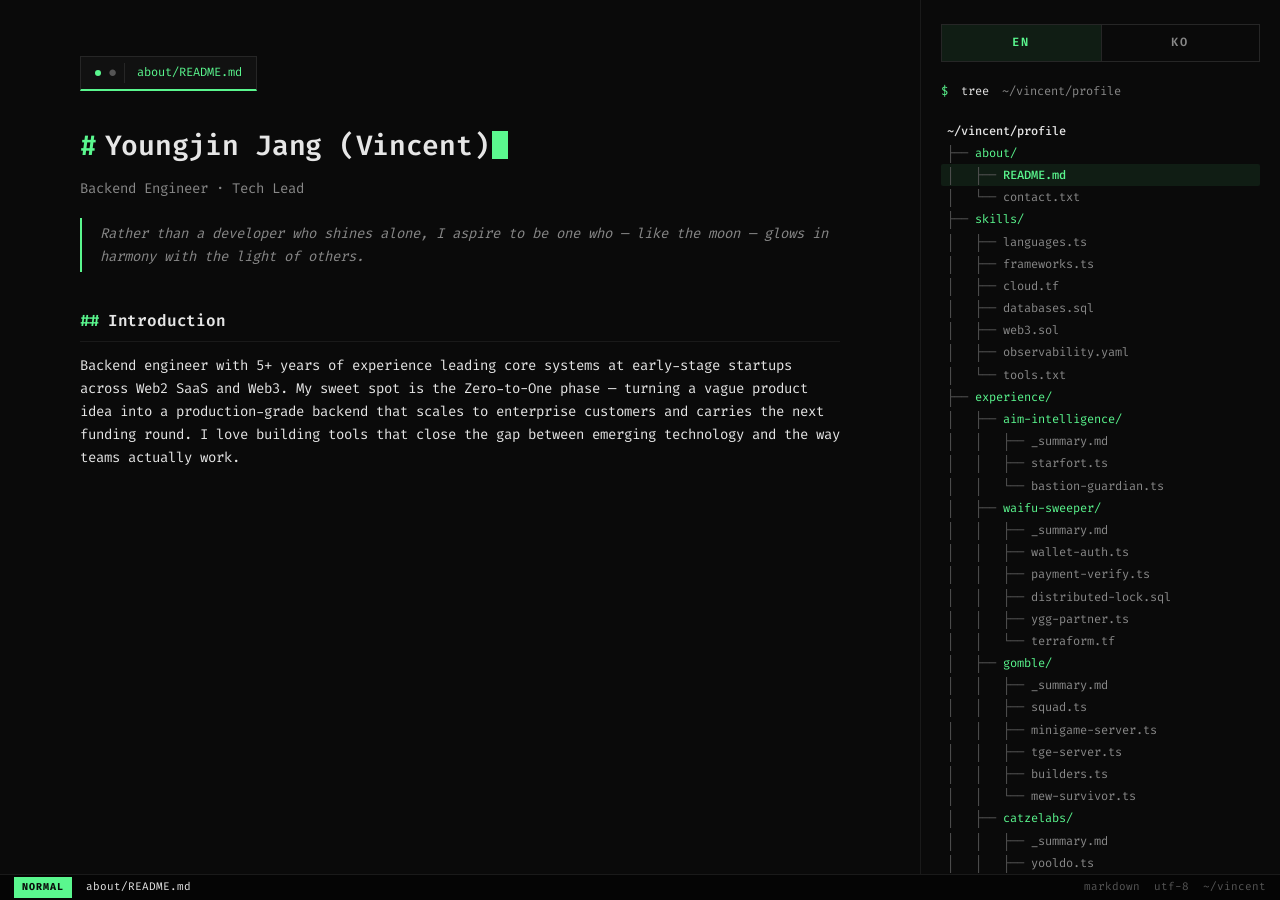
==== commit a75cfd70: "fix : language setting toggle" ====
--- a/index.html
+++ b/index.html
@@ -17,6 +17,10 @@
       <main class="content" id="content" aria-live="polite"></main>
 
       <aside class="sidebar" aria-label="File tree navigation">
+        <div class="lang-tabs" role="group" aria-label="Language">
+          <button type="button" class="lang-btn" data-lang="en">EN</button
+          ><button type="button" class="lang-btn" data-lang="ko">KO</button>
+        </div>
         <div class="sidebar-header">
           <span class="prompt">$</span>
           <span class="cmd">tree</span>
@@ -31,11 +35,6 @@
       <span class="sb-mode">NORMAL</span>
       <span class="sb-file" id="sbFile">about/README.md</span>
       <span class="sb-spacer"></span>
-      <span class="sb-lang" id="sbLang" role="group" aria-label="Language">
-        <button type="button" class="sb-lang-btn" data-lang="en">EN</button
-        ><span class="sb-lang-sep">|</span
-        ><button type="button" class="sb-lang-btn" data-lang="ko">KO</button>
-      </span>
       <span class="sb-info" id="sbInfo">markdown</span>
       <span class="sb-info">utf-8</span>
       <span class="sb-info">~/vincent</span>
--- a/style.css
+++ b/style.css
@@ -215,35 +215,36 @@
 .sb-info {
   color: var(--text-muted);
 }
-.sb-lang {
-  display: inline-flex;
-  align-items: center;
-  gap: 4px;
-  padding: 0 8px 0 4px;
-  border-right: 1px solid var(--border-strong);
-  margin-right: 4px;
-}
-.sb-lang-btn {
+/* Language tabs (top of sidebar) */
+.lang-tabs {
+  display: grid;
+  grid-template-columns: 1fr 1fr;
+  border: 1px solid var(--border-strong);
+  margin-bottom: 20px;
+  font-variant-ligatures: none;
+}
+.lang-btn {
   background: none;
   border: 0;
-  color: var(--text-muted);
+  color: var(--text-dim);
   font: inherit;
-  font-size: 10px;
-  letter-spacing: 1px;
-  padding: 2px 4px;
+  font-size: var(--fs-sm);
+  font-weight: 600;
+  letter-spacing: 2px;
+  padding: 8px 0;
   cursor: pointer;
-  font-weight: 600;
-}
-.sb-lang-btn:hover {
-  color: var(--text);
-}
-.sb-lang-btn.active {
-  color: var(--accent);
-}
-.sb-lang-sep {
-  color: var(--text-muted);
-  font-size: 10px;
-  user-select: none;
+  transition: color 0.15s ease, background 0.15s ease;
+}
+.lang-btn + .lang-btn {
+  border-left: 1px solid var(--border-strong);
+}
+.lang-btn:hover {
+  color: var(--text);
+  background: var(--bg-hover);
+}
+.lang-btn.active {
+  color: var(--accent);
+  background: var(--accent-bg);
 }
 
 /* ─────────────────────────────────────────────────────────
